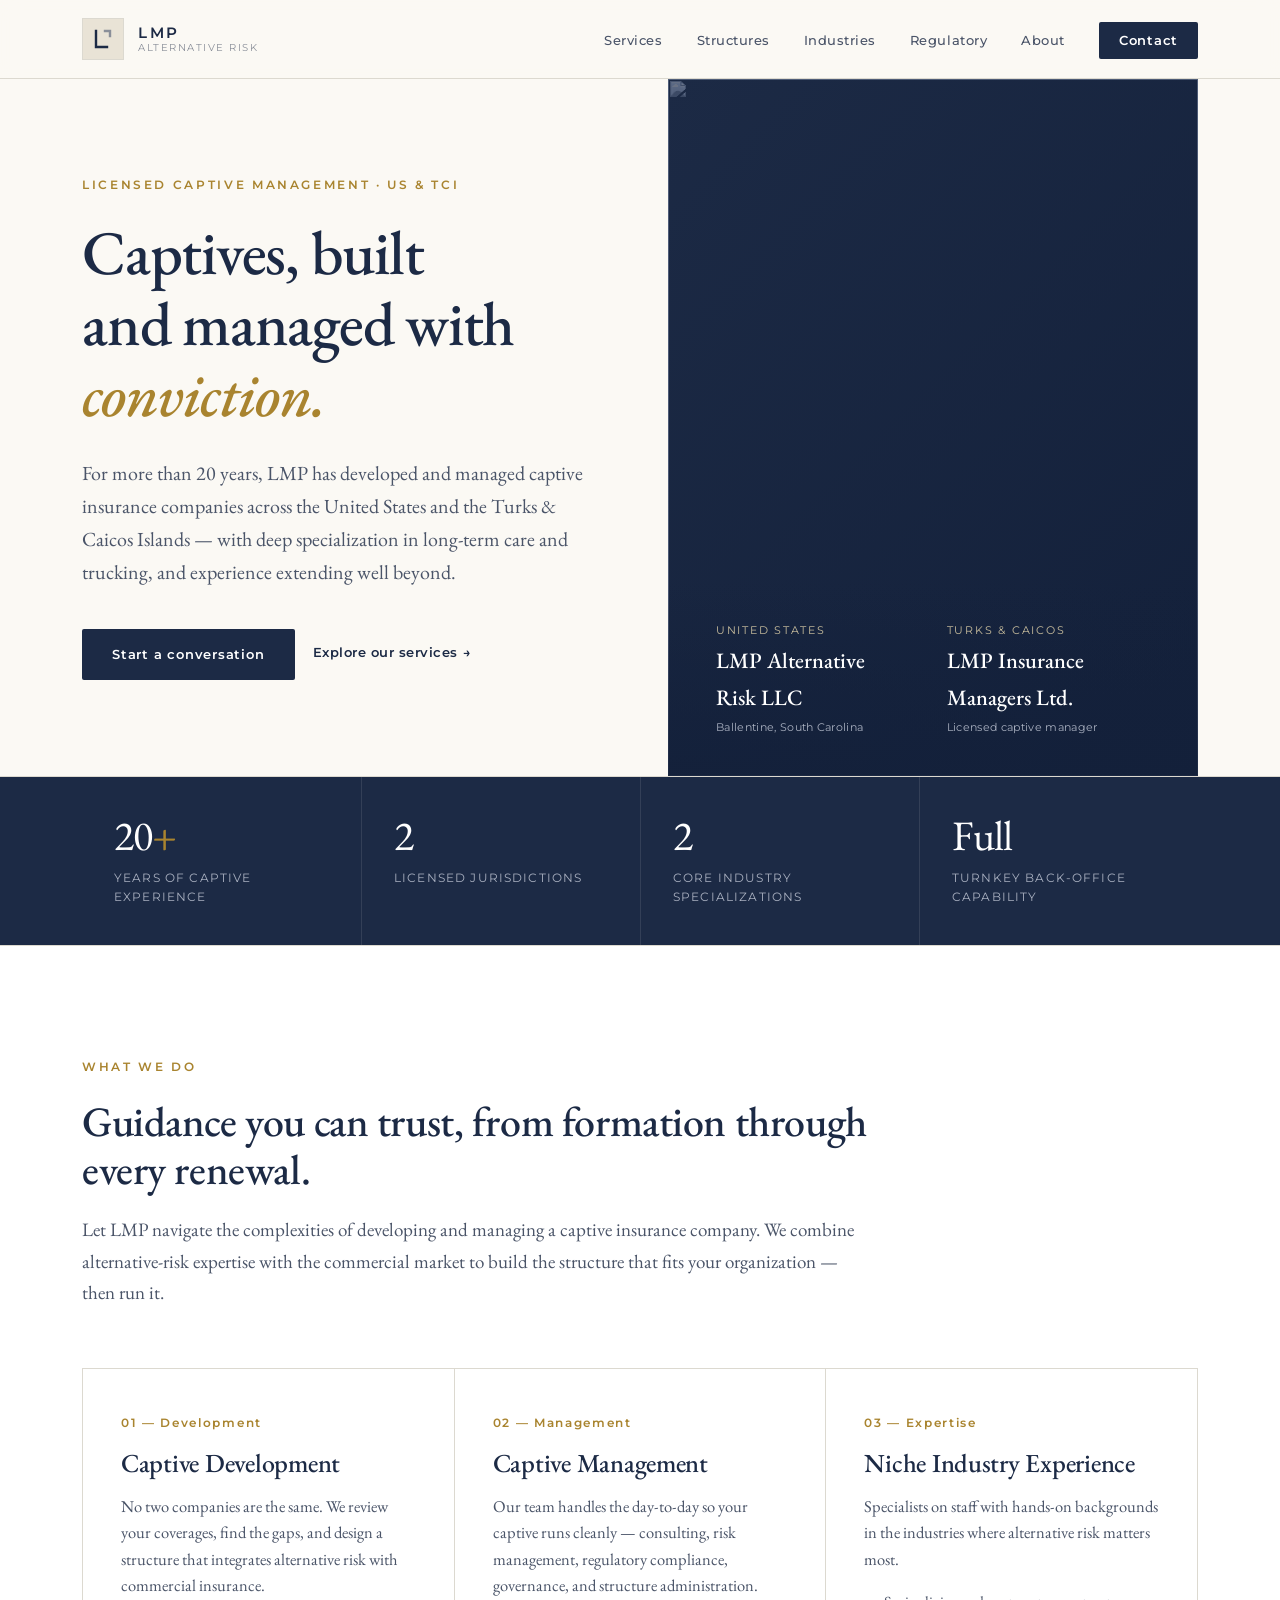
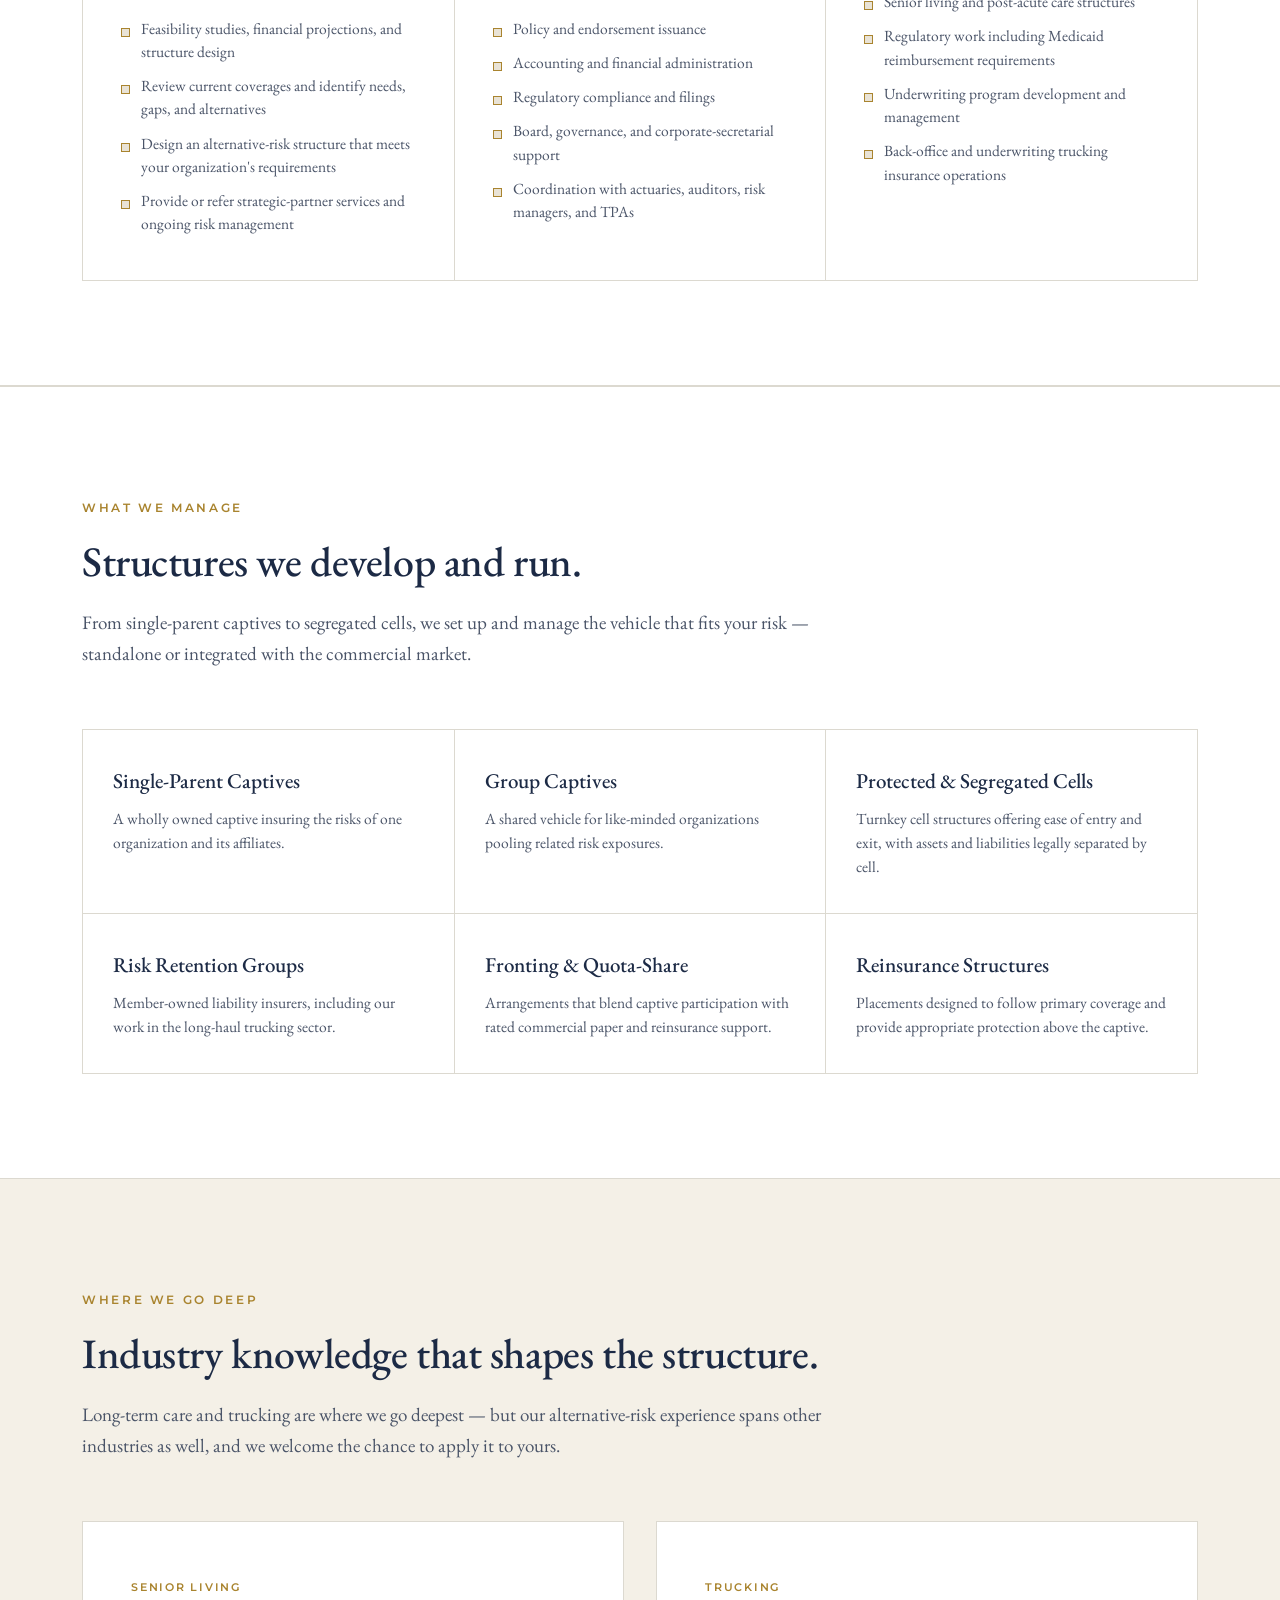
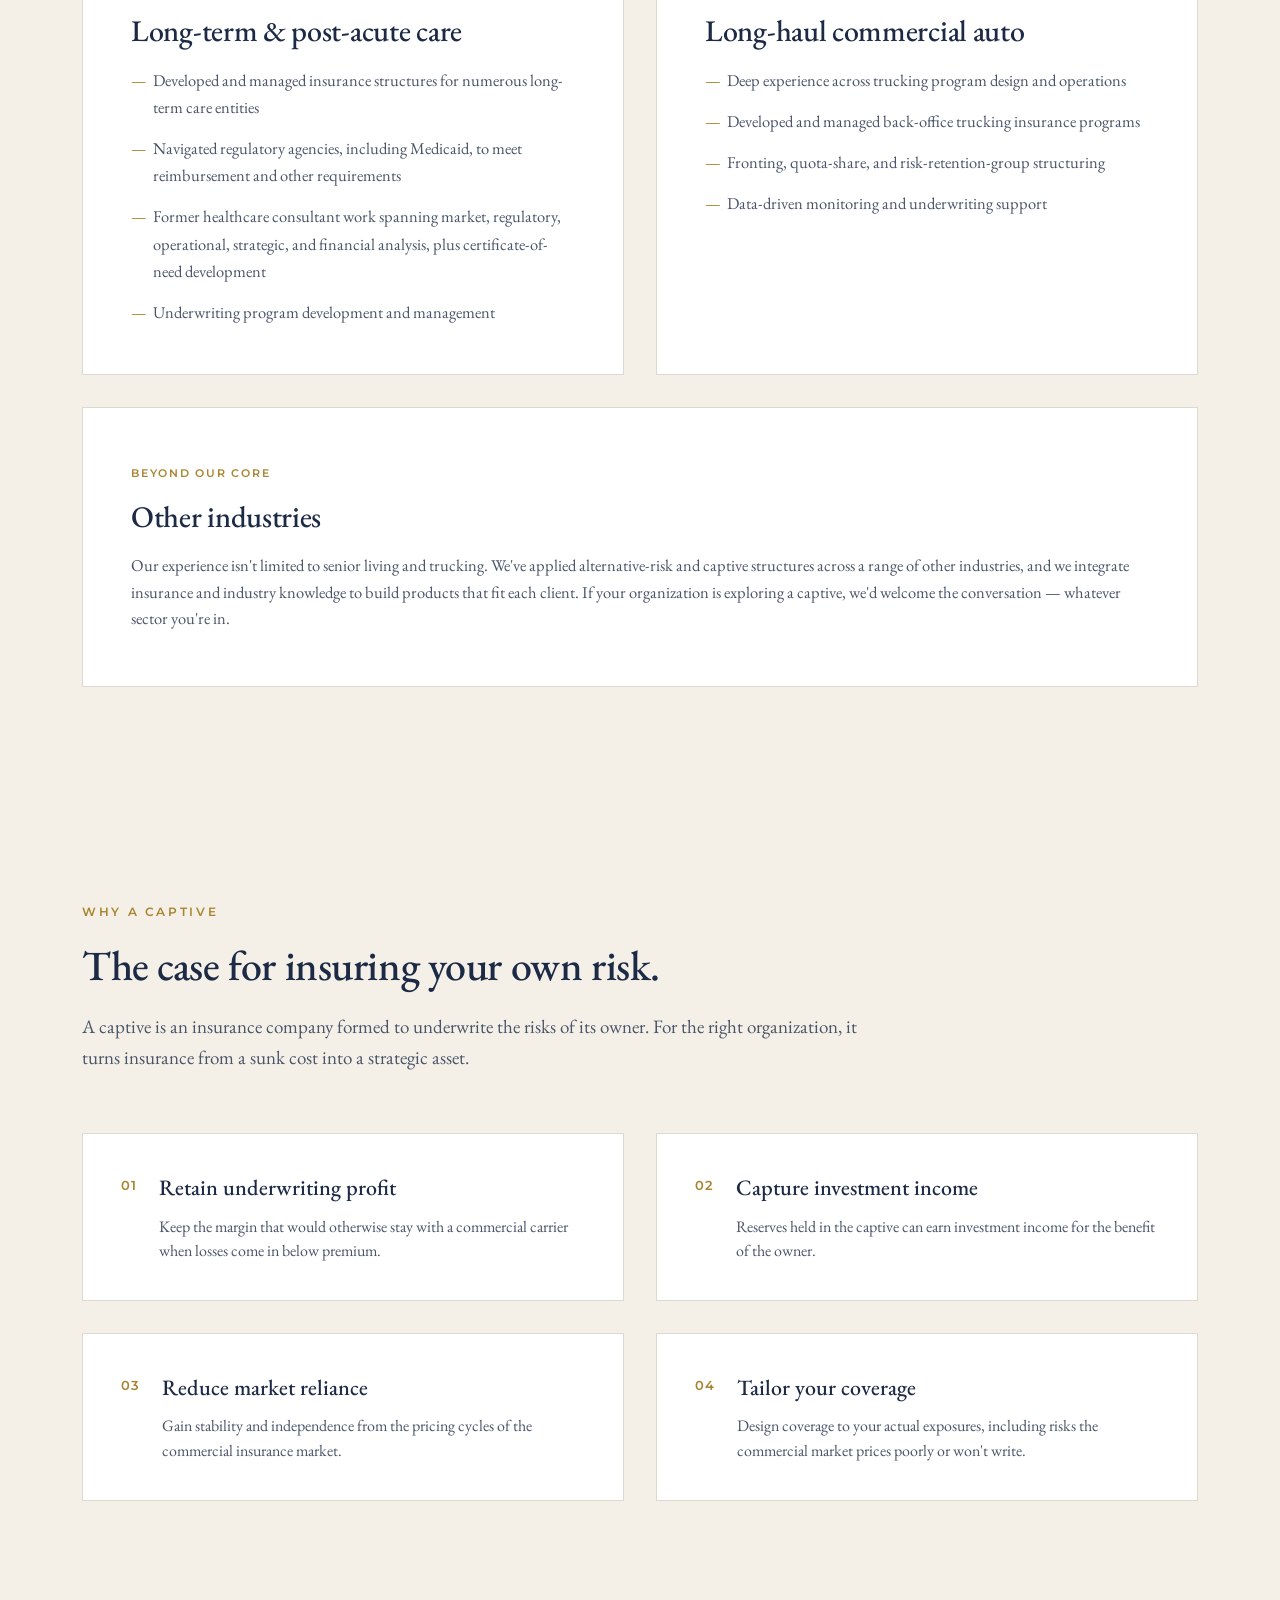
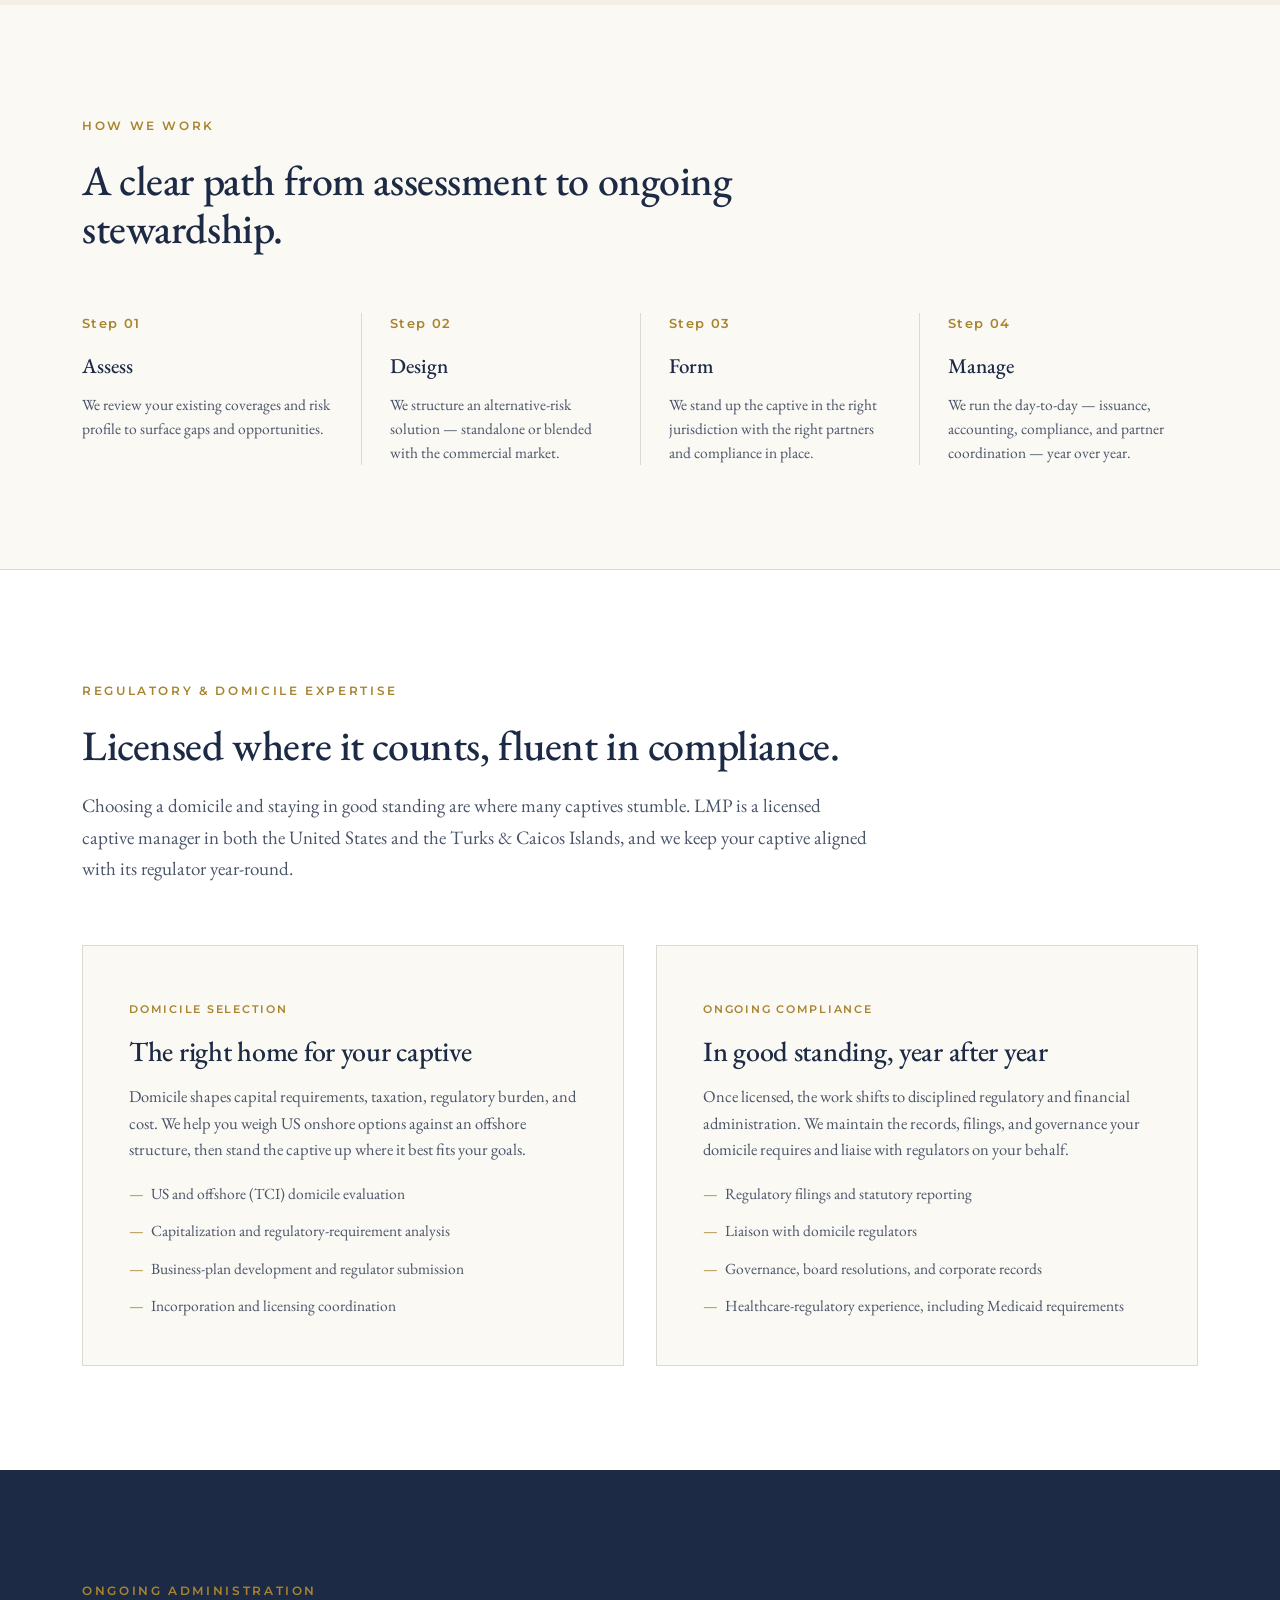
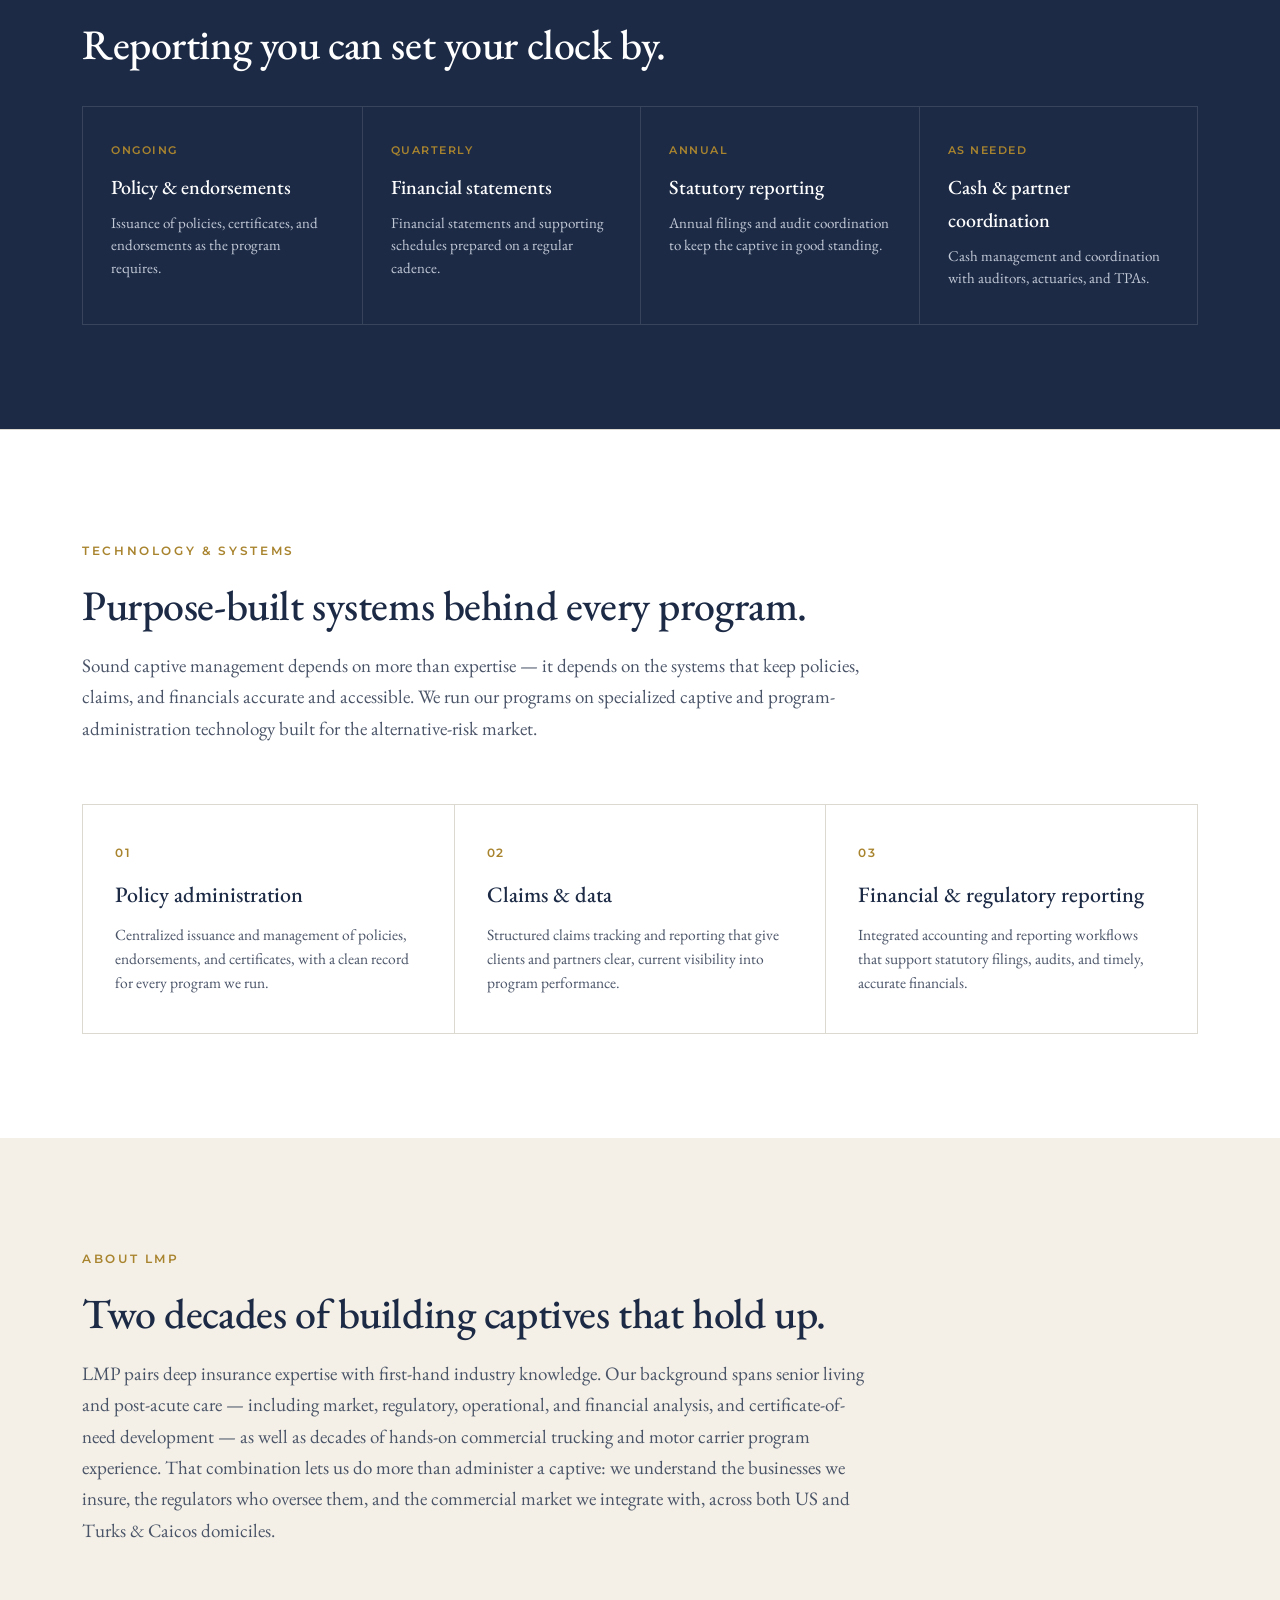
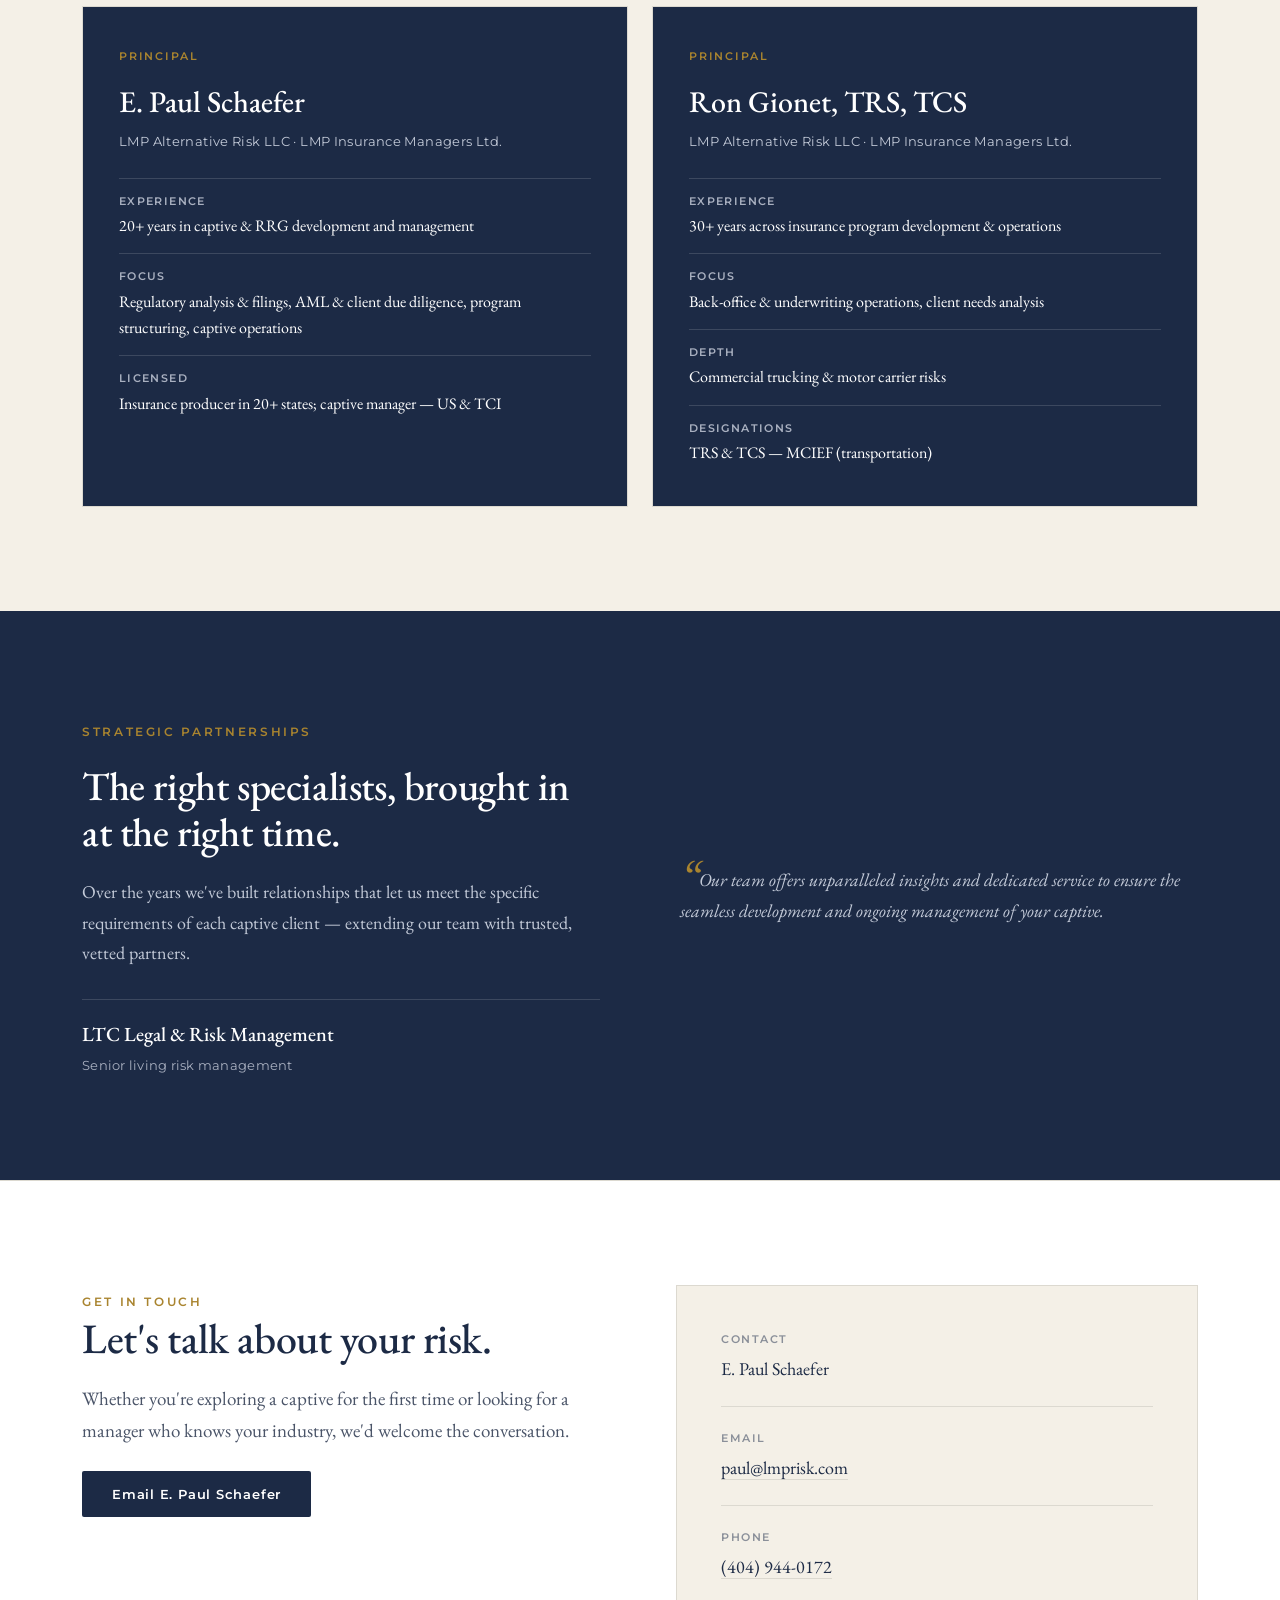
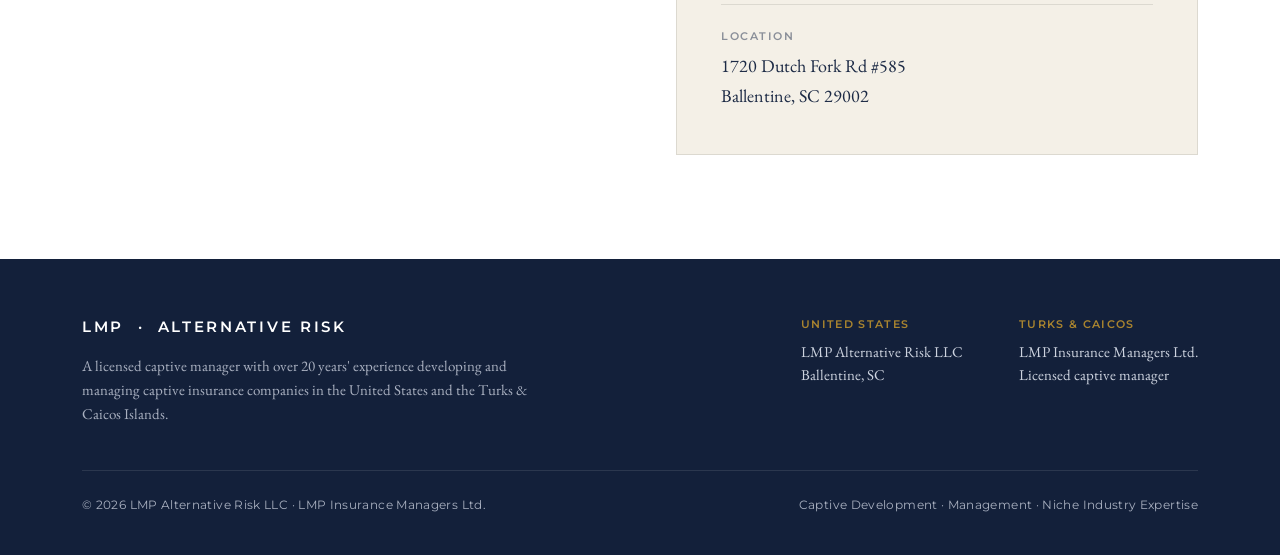
==== index.html @ be12f9cb "Add files via upload" ====
<!DOCTYPE html>
<html lang="en">
<head>
<meta charset="UTF-8">
<meta name="viewport" content="width=device-width, initial-scale=1.0">
<title>LMP Alternative Risk | Captive Insurance Management — US &amp; Turks &amp; Caicos</title>
<meta name="description" content="LMP is a licensed captive manager with over 20 years' experience developing and managing captive insurance companies in the United States and Turks &amp; Caicos Islands.">
<link rel="preconnect" href="https://fonts.googleapis.com">
<link rel="preconnect" href="https://fonts.gstatic.com" crossorigin>
<link href="https://fonts.googleapis.com/css2?family=EB+Garamond:ital,wght@0,400;0,500;0,600;1,400&family=Montserrat:wght@400;500;600&display=swap" rel="stylesheet">
<link rel="stylesheet" href="styles.css">
</head>
<body>

<header>
  <div class="wrap nav">
    <a class="brand" href="#top" aria-label="LMP Alternative Risk home">
      <span class="mark" aria-hidden="true">
        <svg viewBox="0 0 24 24" fill="none">
          <path d="M5 4v16h11" stroke="#1c2a45" stroke-width="2.4" stroke-linecap="square"/>
          <path d="M14 4h5v5" stroke="#8a8f99" stroke-width="2.4" stroke-linecap="square"/>
        </svg>
      </span>
      <span class="brand-text">
        <span class="name">LMP</span>
        <span class="sub">Alternative Risk</span>
      </span>
    </a>
    <nav aria-label="Primary">
      <ul id="primary-menu">
        <li><a href="#services">Services</a></li>
        <li><a href="#structures">Structures</a></li>
        <li><a href="#industries">Industries</a></li>
        <li><a href="#regulatory">Regulatory</a></li>
        <li><a href="#about">About</a></li>
        <li><a class="nav-cta" href="#contact">Contact</a></li>
      </ul>
    </nav>
    <button class="menu-btn" type="button" aria-label="Open navigation menu" aria-expanded="false" aria-controls="primary-menu">
      <span aria-hidden="true">☰</span>
    </button>
  </div>
</header>

<main id="top">

  <!-- HERO -->
  <section class="hero" style="padding:0">
    <div class="wrap">
      <div class="hero-inner">
        <div class="hero-copy">
          <span class="eyebrow">Licensed Captive Management · US &amp; TCI</span>
          <h1>Captives, built<br>and managed with<br><em>conviction.</em></h1>
          <p>For more than 20 years, LMP has developed and managed captive insurance companies across the United States and the Turks &amp; Caicos Islands — with deep specialization in long-term care and trucking, and experience extending well beyond.</p>
          <div class="hero-actions">
            <a class="btn-primary" href="#contact">Start a conversation</a>
            <a class="btn-text" href="#services">Explore our services →</a>
          </div>
        </div>
        <div class="hero-visual" aria-hidden="true">
          <img src="https://images.squarespace-cdn.com/content/v1/66fab5d10be5ea62f699e2a5/1727707244428-UJOEWYCM3QMVMARWHIWD/unsplash-image-KvW2dYlAkfM.jpg" alt="">
          <div class="hero-jurisdictions">
            <div class="jur-row">
              <div class="jur">
                <div class="flagline">United States</div>
                <div class="place">LMP Alternative Risk LLC</div>
                <div class="note">Ballentine, South Carolina</div>
              </div>
              <div class="jur">
                <div class="flagline">Turks &amp; Caicos</div>
                <div class="place">LMP Insurance Managers Ltd.</div>
                <div class="note">Licensed captive manager</div>
              </div>
            </div>
          </div>
        </div>
      </div>
    </div>
  </section>

  <!-- STATS -->
  <div class="stats">
    <div class="wrap">
      <div class="stats-grid">
        <div class="stat"><div class="num">20<span>+</span></div><div class="lbl">Years of captive experience</div></div>
        <div class="stat"><div class="num">2</div><div class="lbl">Licensed jurisdictions</div></div>
        <div class="stat"><div class="num">2</div><div class="lbl">Core industry specializations</div></div>
        <div class="stat"><div class="num">Full</div><div class="lbl">Turnkey back-office capability</div></div>
      </div>
    </div>
  </div>

  <!-- SERVICES -->
  <section class="services" id="services">
    <div class="wrap">
      <div class="section-head">
        <span class="eyebrow">What we do</span>
        <h2>Guidance you can trust, from formation through every renewal.</h2>
        <p>Let LMP navigate the complexities of developing and managing a captive insurance company. We combine alternative-risk expertise with the commercial market to build the structure that fits your organization — then run it.</p>
      </div>
      <div class="svc-grid">
        <article class="svc">
          <div class="svc-num">01 — Development</div>
          <h3>Captive Development</h3>
          <p>No two companies are the same. We review your coverages, find the gaps, and design a structure that integrates alternative risk with commercial insurance.</p>
          <ul>
            <li>Feasibility studies, financial projections, and structure design</li>
            <li>Review current coverages and identify needs, gaps, and alternatives</li>
            <li>Design an alternative-risk structure that meets your organization's requirements</li>
            <li>Provide or refer strategic-partner services and ongoing risk management</li>
          </ul>
        </article>
        <article class="svc">
          <div class="svc-num">02 — Management</div>
          <h3>Captive Management</h3>
          <p>Our team handles the day-to-day so your captive runs cleanly — consulting, risk management, regulatory compliance, governance, and structure administration.</p>
          <ul>
            <li>Policy and endorsement issuance</li>
            <li>Accounting and financial administration</li>
            <li>Regulatory compliance and filings</li>
            <li>Board, governance, and corporate-secretarial support</li>
            <li>Coordination with actuaries, auditors, risk managers, and TPAs</li>
          </ul>
        </article>
        <article class="svc">
          <div class="svc-num">03 — Expertise</div>
          <h3>Niche Industry Experience</h3>
          <p>Specialists on staff with hands-on backgrounds in the industries where alternative risk matters most.</p>
          <ul>
            <li>Senior living and post-acute care structures</li>
            <li>Regulatory work including Medicaid reimbursement requirements</li>
            <li>Underwriting program development and management</li>
            <li>Back-office and underwriting trucking insurance operations</li>
          </ul>
        </article>
      </div>
    </div>
  </section>

  <!-- STRUCTURES -->
  <section class="structures" id="structures">
    <div class="wrap">
      <div class="section-head">
        <span class="eyebrow">What we manage</span>
        <h2>Structures we develop and run.</h2>
        <p>From single-parent captives to segregated cells, we set up and manage the vehicle that fits your risk — standalone or integrated with the commercial market.</p>
      </div>
      <div class="struct-grid">
        <div class="struct"><h4>Single-Parent Captives</h4><p>A wholly owned captive insuring the risks of one organization and its affiliates.</p></div>
        <div class="struct"><h4>Group Captives</h4><p>A shared vehicle for like-minded organizations pooling related risk exposures.</p></div>
        <div class="struct"><h4>Protected &amp; Segregated Cells</h4><p>Turnkey cell structures offering ease of entry and exit, with assets and liabilities legally separated by cell.</p></div>
        <div class="struct"><h4>Risk Retention Groups</h4><p>Member-owned liability insurers, including our work in the long-haul trucking sector.</p></div>
        <div class="struct"><h4>Fronting &amp; Quota-Share</h4><p>Arrangements that blend captive participation with rated commercial paper and reinsurance support.</p></div>
        <div class="struct"><h4>Reinsurance Structures</h4><p>Placements designed to follow primary coverage and provide appropriate protection above the captive.</p></div>
      </div>
    </div>
  </section>

  <!-- INDUSTRIES -->
  <section class="industries" id="industries">
    <div class="wrap">
      <div class="section-head">
        <span class="eyebrow">Where we go deep</span>
        <h2>Industry knowledge that shapes the structure.</h2>
        <p>Long-term care and trucking are where we go deepest — but our alternative-risk experience spans other industries as well, and we welcome the chance to apply it to yours.</p>
      </div>
      <div class="ind-grid">
        <div class="ind-card">
          <span class="tag">Senior Living</span>
          <h3>Long-term &amp; post-acute care</h3>
          <ul>
            <li>Developed and managed insurance structures for numerous long-term care entities</li>
            <li>Navigated regulatory agencies, including Medicaid, to meet reimbursement and other requirements</li>
            <li>Former healthcare consultant work spanning market, regulatory, operational, strategic, and financial analysis, plus certificate-of-need development</li>
            <li>Underwriting program development and management</li>
          </ul>
        </div>
        <div class="ind-card">
          <span class="tag">Trucking</span>
          <h3>Long-haul commercial auto</h3>
          <ul>
            <li>Deep experience across trucking program design and operations</li>
            <li>Developed and managed back-office trucking insurance programs</li>
            <li>Fronting, quota-share, and risk-retention-group structuring</li>
            <li>Data-driven monitoring and underwriting support</li>
          </ul>
        </div>
        <div class="ind-card ind-card--wide">
          <span class="tag">Beyond our core</span>
          <h3>Other industries</h3>
          <p style="font-size:16.5px;color:var(--slate);line-height:1.6;margin-bottom:6px">Our experience isn't limited to senior living and trucking. We've applied alternative-risk and captive structures across a range of other industries, and we integrate insurance and industry knowledge to build products that fit each client. If your organization is exploring a captive, we'd welcome the conversation — whatever sector you're in.</p>
        </div>
      </div>
    </div>
  </section>

  <!-- WHY CAPTIVE -->
  <section class="why">
    <div class="wrap">
      <div class="section-head">
        <span class="eyebrow">Why a captive</span>
        <h2>The case for insuring your own risk.</h2>
        <p>A captive is an insurance company formed to underwrite the risks of its owner. For the right organization, it turns insurance from a sunk cost into a strategic asset.</p>
      </div>
      <div class="why-grid">
        <div class="why-card"><div class="wn">01</div><div><h4>Retain underwriting profit</h4><p>Keep the margin that would otherwise stay with a commercial carrier when losses come in below premium.</p></div></div>
        <div class="why-card"><div class="wn">02</div><div><h4>Capture investment income</h4><p>Reserves held in the captive can earn investment income for the benefit of the owner.</p></div></div>
        <div class="why-card"><div class="wn">03</div><div><h4>Reduce market reliance</h4><p>Gain stability and independence from the pricing cycles of the commercial insurance market.</p></div></div>
        <div class="why-card"><div class="wn">04</div><div><h4>Tailor your coverage</h4><p>Design coverage to your actual exposures, including risks the commercial market prices poorly or won't write.</p></div></div>
      </div>
    </div>
  </section>

  <!-- PROCESS -->
  <section class="process" id="process">
    <div class="wrap">
      <div class="section-head">
        <span class="eyebrow">How we work</span>
        <h2>A clear path from assessment to ongoing stewardship.</h2>
      </div>
      <div class="steps">
        <div class="step">
          <div class="n">Step 01</div>
          <h4>Assess</h4>
          <p>We review your existing coverages and risk profile to surface gaps and opportunities.</p>
        </div>
        <div class="step">
          <div class="n">Step 02</div>
          <h4>Design</h4>
          <p>We structure an alternative-risk solution — standalone or blended with the commercial market.</p>
        </div>
        <div class="step">
          <div class="n">Step 03</div>
          <h4>Form</h4>
          <p>We stand up the captive in the right jurisdiction with the right partners and compliance in place.</p>
        </div>
        <div class="step">
          <div class="n">Step 04</div>
          <h4>Manage</h4>
          <p>We run the day-to-day — issuance, accounting, compliance, and partner coordination — year over year.</p>
        </div>
      </div>
    </div>
  </section>

  <!-- REGULATORY -->
  <section class="regulatory" id="regulatory">
    <div class="wrap">
      <div class="section-head">
        <span class="eyebrow">Regulatory &amp; domicile expertise</span>
        <h2>Licensed where it counts, fluent in compliance.</h2>
        <p>Choosing a domicile and staying in good standing are where many captives stumble. LMP is a licensed captive manager in both the United States and the Turks &amp; Caicos Islands, and we keep your captive aligned with its regulator year-round.</p>
      </div>
      <div class="reg-grid">
        <div class="reg-card">
          <span class="tag">Domicile selection</span>
          <h3>The right home for your captive</h3>
          <p>Domicile shapes capital requirements, taxation, regulatory burden, and cost. We help you weigh US onshore options against an offshore structure, then stand the captive up where it best fits your goals.</p>
          <ul>
            <li>US and offshore (TCI) domicile evaluation</li>
            <li>Capitalization and regulatory-requirement analysis</li>
            <li>Business-plan development and regulator submission</li>
            <li>Incorporation and licensing coordination</li>
          </ul>
        </div>
        <div class="reg-card">
          <span class="tag">Ongoing compliance</span>
          <h3>In good standing, year after year</h3>
          <p>Once licensed, the work shifts to disciplined regulatory and financial administration. We maintain the records, filings, and governance your domicile requires and liaise with regulators on your behalf.</p>
          <ul>
            <li>Regulatory filings and statutory reporting</li>
            <li>Liaison with domicile regulators</li>
            <li>Governance, board resolutions, and corporate records</li>
            <li>Healthcare-regulatory experience, including Medicaid requirements</li>
          </ul>
        </div>
      </div>
    </div>
  </section>

  <!-- REPORTING -->
  <section class="reporting">
    <div class="wrap">
      <div class="section-head" style="margin-bottom:36px">
        <span class="eyebrow">Ongoing administration</span>
        <h2 style="color:#fff">Reporting you can set your clock by.</h2>
      </div>
      <div class="rep-grid">
        <div class="rep"><div class="cad">Ongoing</div><h4>Policy &amp; endorsements</h4><p>Issuance of policies, certificates, and endorsements as the program requires.</p></div>
        <div class="rep"><div class="cad">Quarterly</div><h4>Financial statements</h4><p>Financial statements and supporting schedules prepared on a regular cadence.</p></div>
        <div class="rep"><div class="cad">Annual</div><h4>Statutory reporting</h4><p>Annual filings and audit coordination to keep the captive in good standing.</p></div>
        <div class="rep"><div class="cad">As needed</div><h4>Cash &amp; partner coordination</h4><p>Cash management and coordination with auditors, actuaries, and TPAs.</p></div>
      </div>
    </div>
  </section>

  <!-- SYSTEMS -->
  <section class="systems">
    <div class="wrap">
      <div class="section-head">
        <span class="eyebrow">Technology &amp; systems</span>
        <h2>Purpose-built systems behind every program.</h2>
        <p>Sound captive management depends on more than expertise — it depends on the systems that keep policies, claims, and financials accurate and accessible. We run our programs on specialized captive and program-administration technology built for the alternative-risk market.</p>
      </div>
      <div class="sys-grid">
        <div class="sys">
          <div class="sn">01</div>
          <h4>Policy administration</h4>
          <p>Centralized issuance and management of policies, endorsements, and certificates, with a clean record for every program we run.</p>
        </div>
        <div class="sys">
          <div class="sn">02</div>
          <h4>Claims &amp; data</h4>
          <p>Structured claims tracking and reporting that give clients and partners clear, current visibility into program performance.</p>
        </div>
        <div class="sys">
          <div class="sn">03</div>
          <h4>Financial &amp; regulatory reporting</h4>
          <p>Integrated accounting and reporting workflows that support statutory filings, audits, and timely, accurate financials.</p>
        </div>
      </div>
    </div>
  </section>

  <!-- ABOUT -->
  <section class="about" id="about">
    <div class="wrap">
      <div class="section-head">
        <span class="eyebrow">About LMP</span>
        <h2>Two decades of building captives that hold up.</h2>
        <p>LMP pairs deep insurance expertise with first-hand industry knowledge. Our background spans senior living and post-acute care — including market, regulatory, operational, and financial analysis, and certificate-of-need development — as well as decades of hands-on commercial trucking and motor carrier program experience. That combination lets us do more than administer a captive: we understand the businesses we insure, the regulators who oversee them, and the commercial market we integrate with, across both US and Turks &amp; Caicos domiciles.</p>
      </div>
      <div class="principals">
        <div class="principal">
          <div class="role">Principal</div>
          <div class="pname">E. Paul Schaefer</div>
          <div class="ptitle">LMP Alternative Risk LLC · LMP Insurance Managers Ltd.</div>
          <div class="about-creds">
            <div class="about-cred"><div class="ck">Experience</div><div class="cv">20+ years in captive &amp; RRG development and management</div></div>
            <div class="about-cred"><div class="ck">Focus</div><div class="cv">Regulatory analysis &amp; filings, AML &amp; client due diligence, program structuring, captive operations</div></div>
            <div class="about-cred"><div class="ck">Licensed</div><div class="cv">Insurance producer in 20+ states; captive manager — US &amp; TCI</div></div>
          </div>
        </div>
        <div class="principal">
          <div class="role">Principal</div>
          <div class="pname">Ron Gionet, TRS, TCS</div>
          <div class="ptitle">LMP Alternative Risk LLC · LMP Insurance Managers Ltd.</div>
          <div class="about-creds">
            <div class="about-cred"><div class="ck">Experience</div><div class="cv">30+ years across insurance program development &amp; operations</div></div>
            <div class="about-cred"><div class="ck">Focus</div><div class="cv">Back-office &amp; underwriting operations, client needs analysis</div></div>
            <div class="about-cred"><div class="ck">Depth</div><div class="cv">Commercial trucking &amp; motor carrier risks</div></div>
            <div class="about-cred"><div class="ck">Designations</div><div class="cv">TRS &amp; TCS — MCIEF (transportation)</div></div>
          </div>
        </div>
      </div>
    </div>
  </section>

  <!-- PARTNERS -->
  <section class="partner" id="partners">
    <div class="wrap">
      <div class="partner-inner">
        <div>
          <span class="eyebrow">Strategic partnerships</span>
          <h2>The right specialists, brought in at the right time.</h2>
          <p>Over the years we've built relationships that let us meet the specific requirements of each captive client — extending our team with trusted, vetted partners.</p>
          <div class="partner-list">
            <div class="partner-item">
              <div class="pname">LTC Legal &amp; Risk Management</div>
              <div class="pdesc">Senior living risk management</div>
            </div>
          </div>
        </div>
        <div>
          <p class="partner-quote"><span class="mk">“</span>Our team offers unparalleled insights and dedicated service to ensure the seamless development and ongoing management of your captive.</p>
        </div>
      </div>
    </div>
  </section>

  <!-- CONTACT -->
  <section class="contact" id="contact">
    <div class="wrap">
      <div class="contact-inner">
        <div>
          <span class="eyebrow">Get in touch</span>
          <h2>Let's talk about your risk.</h2>
          <p class="lead">Whether you're exploring a captive for the first time or looking for a manager who knows your industry, we'd welcome the conversation.</p>
          <div style="margin-top:32px">
            <a class="btn-primary" href="mailto:paul@lmprisk.com">Email E. Paul Schaefer</a>
          </div>
        </div>
        <div class="contact-card">
          <div class="cc-row">
            <div class="k">Contact</div>
            <div class="v">E. Paul Schaefer</div>
          </div>
          <div class="cc-row">
            <div class="k">Email</div>
            <div class="v"><a href="mailto:paul@lmprisk.com">paul@lmprisk.com</a></div>
          </div>
          <div class="cc-row">
            <div class="k">Phone</div>
            <div class="v"><a href="tel:+14049440172">(404) 944-0172</a></div>
          </div>
          <div class="cc-row">
            <div class="k">Location</div>
            <div class="v">1720 Dutch Fork Rd #585<br>Ballentine, SC 29002</div>
          </div>
        </div>
      </div>
    </div>
  </section>

</main>

<footer>
  <div class="wrap">
    <div class="foot-top">
      <div class="foot-brand">
        <div class="name">LMP &nbsp;·&nbsp; ALTERNATIVE RISK</div>
        <p>A licensed captive manager with over 20 years' experience developing and managing captive insurance companies in the United States and the Turks &amp; Caicos Islands.</p>
      </div>
      <div class="foot-ents">
        <div class="foot-ent">
          <div class="lbl">United States</div>
          <div class="e">LMP Alternative Risk LLC<br>Ballentine, SC</div>
        </div>
        <div class="foot-ent">
          <div class="lbl">Turks &amp; Caicos</div>
          <div class="e">LMP Insurance Managers Ltd.<br>Licensed captive manager</div>
        </div>
      </div>
    </div>
    <div class="foot-bottom">
      <p>© 2026 LMP Alternative Risk LLC · LMP Insurance Managers Ltd.</p>
      <p>Captive Development · Management · Niche Industry Expertise</p>
    </div>
  </div>
</footer>

  <script src="script.js"></script>
</body>
</html>
---- styles.css ----
:root{
    --navy:#1c2a45;
    --navy-deep:#13203a;
    --slate:#4a5468;
    --gray:#8a8f99;
    --line:#dcd9d0;
    --tile:#e9e3d6;
    --tile-soft:#f4f0e7;
    --paper:#fbf9f4;
    --white:#ffffff;
    --gold:#a9842f;
    --serif:'EB Garamond',Georgia,serif;
    --sans:'Montserrat',-apple-system,sans-serif;
  }
  *{margin:0;padding:0;box-sizing:border-box}
  html{scroll-behavior:smooth}
  body{
    font-family:var(--serif);
    color:var(--navy);
    background:var(--paper);
    font-size:18px;
    line-height:1.65;
    -webkit-font-smoothing:antialiased;
  }
  .wrap{max-width:1180px;margin:0 auto;padding:0 32px}
  .eyebrow{
    font-family:var(--sans);
    font-size:12px;
    letter-spacing:.22em;
    text-transform:uppercase;
    font-weight:600;
    color:var(--gold);
  }
  h1,h2,h3{font-weight:500;line-height:1.15;letter-spacing:-.01em}

  /* ---- Header ---- */
  header{
    position:sticky;top:0;z-index:50;
    background:rgba(251,249,244,.92);
    backdrop-filter:blur(10px);
    border-bottom:1px solid var(--line);
  }
  .nav{display:flex;align-items:center;justify-content:space-between;height:78px}
  .brand{display:flex;align-items:center;gap:14px;text-decoration:none}
  .mark{
    width:42px;height:42px;flex-shrink:0;
    background:var(--tile);
    border:1px solid var(--line);
    display:grid;place-items:center;
    position:relative;
  }
  .mark svg{width:24px;height:24px}
  .brand-text{display:flex;flex-direction:column;line-height:1.1}
  .brand-text .name{font-family:var(--sans);font-weight:600;letter-spacing:.18em;font-size:15px;color:var(--navy)}
  .brand-text .sub{font-family:var(--sans);font-size:9.5px;letter-spacing:.16em;text-transform:uppercase;color:var(--gray);margin-top:2px}
  nav ul{display:flex;gap:34px;list-style:none;align-items:center}
  nav a{
    font-family:var(--sans);font-size:13px;letter-spacing:.04em;
    text-decoration:none;color:var(--slate);font-weight:500;
    transition:color .2s;
  }
  nav a:hover{color:var(--navy)}
  .nav-cta{
    font-family:var(--sans);font-size:12.5px;letter-spacing:.06em;font-weight:600;
    color:var(--white)!important;background:var(--navy);
    padding:11px 20px;border-radius:2px;transition:background .2s;
  }
  .nav-cta:hover{background:var(--navy-deep)}
  .menu-btn{display:none;background:none;border:none;cursor:pointer;font-size:24px;color:var(--navy)}

  /* ---- Hero ---- */
  .hero{position:relative;overflow:hidden;border-bottom:1px solid var(--line)}
  .hero-inner{
    display:grid;grid-template-columns:1.05fr .95fr;
    min-height:600px;align-items:stretch;
  }
  .hero-copy{padding:96px 64px 96px 0;display:flex;flex-direction:column;justify-content:center}
  .hero-copy .eyebrow{margin-bottom:22px}
  .hero h1{font-size:62px;letter-spacing:-.02em}
  .hero h1 em{font-style:italic;color:var(--gold)}
  .hero p{margin-top:26px;font-size:20px;color:var(--slate);max-width:30em}
  .hero-actions{margin-top:40px;display:flex;gap:18px;align-items:center;flex-wrap:wrap}
  .btn-primary{
    font-family:var(--sans);font-size:13px;letter-spacing:.06em;font-weight:600;
    background:var(--navy);color:var(--white);text-decoration:none;
    padding:15px 30px;border-radius:2px;transition:background .2s;
  }
  .btn-primary:hover{background:var(--navy-deep)}
  .btn-text{
    font-family:var(--sans);font-size:13px;letter-spacing:.04em;font-weight:600;
    color:var(--navy);text-decoration:none;display:inline-flex;align-items:center;gap:8px;
    border-bottom:1px solid transparent;padding-bottom:2px;transition:border-color .2s;
  }
  .btn-text:hover{border-color:var(--navy)}
  .hero-visual{
    position:relative;
    background:linear-gradient(135deg,var(--navy) 0%,var(--navy-deep) 100%);
    overflow:hidden;
  }
  .hero-visual img{
    position:absolute;inset:0;width:100%;height:100%;object-fit:cover;
    opacity:.34;mix-blend-mode:luminosity;
  }
  .hero-jurisdictions{
    position:absolute;left:0;right:0;bottom:0;
    padding:40px 48px;
    background:linear-gradient(transparent,rgba(19,32,58,.85));
  }
  .jur-row{display:flex;gap:48px}
  .jur{color:var(--white)}
  .jur .flagline{font-family:var(--sans);font-size:11px;letter-spacing:.16em;text-transform:uppercase;color:#c8bd9d}
  .jur .place{font-size:22px;margin-top:4px;font-weight:500}
  .jur .note{font-family:var(--sans);font-size:11px;color:#a9b0c0;letter-spacing:.03em;margin-top:2px}

  /* ---- Stats strip ---- */
  .stats{background:var(--navy);color:var(--white)}
  .stats-grid{display:grid;grid-template-columns:repeat(4,1fr)}
  .stat{padding:38px 32px;border-left:1px solid rgba(255,255,255,.1)}
  .stat:first-child{border-left:none}
  .stat .num{font-size:42px;line-height:1;letter-spacing:-.02em}
  .stat .num span{color:var(--gold)}
  .stat .lbl{font-family:var(--sans);font-size:11.5px;letter-spacing:.1em;text-transform:uppercase;color:#a9b0c0;margin-top:12px}

  /* ---- Section base ---- */
  section{padding:104px 0}
  .section-head{max-width:44em;margin-bottom:60px}
  .section-head h2{font-size:42px;margin-top:18px}
  .section-head p{margin-top:20px;font-size:19px;color:var(--slate)}

  /* ---- Services ---- */
  .services{background:var(--white);border-top:1px solid var(--line);border-bottom:1px solid var(--line)}
  .svc-grid{display:grid;grid-template-columns:repeat(3,1fr);gap:1px;background:var(--line);border:1px solid var(--line)}
  .svc{background:var(--white);padding:44px 38px;position:relative}
  .svc-num{font-family:var(--sans);font-size:12px;letter-spacing:.14em;color:var(--gold);font-weight:600}
  .svc h3{font-size:26px;margin:16px 0 14px}
  .svc p{font-size:16.5px;color:var(--slate);line-height:1.6}
  .svc ul{list-style:none;margin-top:18px;display:flex;flex-direction:column;gap:11px}
  .svc li{font-size:15.5px;color:var(--slate);padding-left:20px;position:relative;line-height:1.5}
  .svc li::before{content:"";position:absolute;left:0;top:11px;width:7px;height:7px;background:var(--tile);border:1px solid var(--gold)}

  /* ---- Industries ---- */
  .industries{background:var(--tile-soft)}
  .ind-grid{display:grid;grid-template-columns:1fr 1fr;gap:32px;margin-top:8px}
  .ind-card{background:var(--white);border:1px solid var(--line);padding:48px}
  .ind-card .tag{font-family:var(--sans);font-size:11px;letter-spacing:.16em;text-transform:uppercase;color:var(--gold);font-weight:600}
  .ind-card h3{font-size:30px;margin:14px 0 18px}
  .ind-card ul{list-style:none;display:flex;flex-direction:column;gap:14px}
  .ind-card li{font-size:16.5px;color:var(--slate);padding-left:22px;position:relative}
  .ind-card li::before{content:"—";position:absolute;left:0;color:var(--gold)}
  .ind-card--wide{grid-column:1 / -1}

  /* ---- Structures strip ---- */
  .structures{background:var(--white);border-top:1px solid var(--line);border-bottom:1px solid var(--line)}
  .struct-grid{display:grid;grid-template-columns:repeat(3,1fr);gap:1px;background:var(--line);border:1px solid var(--line);margin-top:8px}
  .struct{background:var(--white);padding:34px 30px}
  .struct h4{font-size:21px;margin-bottom:8px;font-weight:500}
  .struct p{font-size:15.5px;color:var(--slate);line-height:1.55}

  /* ---- Why captive ---- */
  .why{background:var(--tile-soft)}
  .why-grid{display:grid;grid-template-columns:repeat(2,1fr);gap:32px;margin-top:8px}
  .why-card{background:var(--white);border:1px solid var(--line);padding:36px 38px;display:flex;gap:22px;align-items:flex-start}
  .why-card .wn{font-family:var(--sans);font-size:13px;font-weight:600;color:var(--gold);letter-spacing:.08em;padding-top:5px}
  .why-card h4{font-size:22px;margin-bottom:8px;font-weight:500}
  .why-card p{font-size:16px;color:var(--slate);line-height:1.55}

  /* ---- Regulatory ---- */
  .regulatory{background:var(--white);border-top:1px solid var(--line)}
  .reg-grid{display:grid;grid-template-columns:1fr 1fr;gap:32px;margin-top:8px}
  .reg-card{border:1px solid var(--line);padding:46px;background:var(--paper)}
  .reg-card .tag{font-family:var(--sans);font-size:11px;letter-spacing:.16em;text-transform:uppercase;color:var(--gold);font-weight:600}
  .reg-card h3{font-size:28px;margin:14px 0 16px}
  .reg-card p{font-size:16.5px;color:var(--slate);line-height:1.6}
  .reg-card ul{list-style:none;margin-top:18px;display:flex;flex-direction:column;gap:12px}
  .reg-card li{font-size:15.5px;color:var(--slate);padding-left:22px;position:relative}
  .reg-card li::before{content:"—";position:absolute;left:0;color:var(--gold)}

  /* ---- Reporting cadence ---- */
  .reporting{background:var(--navy);color:#fff}
  .rep-grid{display:grid;grid-template-columns:repeat(4,1fr);margin-top:8px;border:1px solid rgba(255,255,255,.12)}
  .rep{padding:34px 28px;border-left:1px solid rgba(255,255,255,.12)}
  .rep:first-child{border-left:none}
  .rep .cad{font-family:var(--sans);font-size:11px;letter-spacing:.14em;text-transform:uppercase;color:var(--gold);font-weight:600}
  .rep h4{font-size:20px;margin:12px 0 8px;font-weight:500}
  .rep p{font-size:15px;color:#c3cad8;line-height:1.5}

  /* ---- Technology / systems ---- */
  .systems{background:var(--white);border-top:1px solid var(--line)}
  .sys-grid{display:grid;grid-template-columns:repeat(3,1fr);gap:1px;background:var(--line);border:1px solid var(--line);margin-top:8px}
  .sys{background:var(--white);padding:38px 32px}
  .sys .sn{font-family:var(--sans);font-size:12px;letter-spacing:.14em;color:var(--gold);font-weight:600}
  .sys h4{font-size:22px;margin:14px 0 10px;font-weight:500}
  .sys p{font-size:15.5px;color:var(--slate);line-height:1.55}

  /* ---- About ---- */
  .about{background:var(--tile-soft)}
  .about-inner{display:grid;grid-template-columns:1fr 1.15fr;gap:64px;align-items:start}
  .about-portrait{background:var(--navy);border:1px solid var(--line);padding:48px 40px;color:#fff;position:relative}
  .about-portrait .role{font-family:var(--sans);font-size:11px;letter-spacing:.16em;text-transform:uppercase;color:var(--gold);font-weight:600}
  .about-portrait .pname{font-size:34px;margin:12px 0 6px;font-weight:500}
  .about-portrait .ptitle{font-family:var(--sans);font-size:13px;color:#c3cad8;letter-spacing:.03em}
  .about-creds{margin-top:30px;display:flex;flex-direction:column;gap:14px}
  .about-cred{border-top:1px solid rgba(255,255,255,.14);padding-top:14px}
  .about-cred .ck{font-family:var(--sans);font-size:10.5px;letter-spacing:.13em;text-transform:uppercase;color:#a9b0c0;font-weight:600}
  .about-cred .cv{font-size:16px;margin-top:3px}
  .about-body h2{font-size:38px;margin:18px 0 22px}
  .about-body p{font-size:18px;color:var(--slate);line-height:1.7;margin-bottom:18px}
  .principals{display:grid;grid-template-columns:1fr 1fr;gap:24px;margin-top:8px}
  .principal{background:var(--navy);border:1px solid var(--line);padding:40px 36px;color:#fff}
  .principal .role{font-family:var(--sans);font-size:11px;letter-spacing:.16em;text-transform:uppercase;color:var(--gold);font-weight:600}
  .principal .pname{font-size:30px;margin:12px 0 6px;font-weight:500}
  .principal .ptitle{font-family:var(--sans);font-size:12.5px;color:#c3cad8;letter-spacing:.03em;line-height:1.5}
  .principal .about-creds{margin-top:26px}

  /* ---- Services ---- */

  /* ---- Process ---- */
  .process{background:var(--paper)}
  .steps{display:grid;grid-template-columns:repeat(4,1fr);gap:0;margin-top:8px}
  .step{padding:0 28px;border-left:1px solid var(--line);position:relative}
  .step:first-child{padding-left:0;border-left:none}
  .step .n{font-family:var(--sans);font-size:13px;font-weight:600;letter-spacing:.1em;color:var(--gold)}
  .step h4{font-size:21px;margin:14px 0 10px;font-weight:500}
  .step p{font-size:15.5px;color:var(--slate);line-height:1.55}

  /* ---- Partnership ---- */
  .partner{background:var(--navy);color:var(--white)}
  .partner-inner{display:grid;grid-template-columns:1fr 1fr;gap:80px;align-items:center}
  .partner .eyebrow{color:var(--gold)}
  .partner h2{font-size:40px;margin:18px 0 22px}
  .partner p{font-size:18px;color:#c3cad8;line-height:1.7}
  .partner-list{margin-top:30px;display:flex;flex-direction:column;gap:18px}
  .partner-item{border-top:1px solid rgba(255,255,255,.14);padding-top:18px}
  .partner-item .pname{font-size:20px;font-weight:500}
  .partner-item .pdesc{font-family:var(--sans);font-size:13px;color:#a9b0c0;letter-spacing:.02em;margin-top:4px}
  .partner-quote{font-size:26px;line-height:1.5;font-style:italic;color:#fff}
  .partner-quote .mk{color:var(--gold);font-size:48px;line-height:0;vertical-align:-8px}

  /* ---- Contact ---- */
  .contact{background:var(--white);border-top:1px solid var(--line)}
  .contact-inner{display:grid;grid-template-columns:1fr 1fr;gap:72px}
  .contact h2{font-size:42px}
  .contact .lead{font-size:19px;color:var(--slate);margin-top:20px;max-width:26em}
  .contact-card{background:var(--tile-soft);border:1px solid var(--line);padding:44px}
  .cc-row{padding:22px 0;border-bottom:1px solid var(--line)}
  .cc-row:last-child{border-bottom:none;padding-bottom:0}
  .cc-row:first-child{padding-top:0}
  .cc-row .k{font-family:var(--sans);font-size:11px;letter-spacing:.14em;text-transform:uppercase;color:var(--gray);font-weight:600}
  .cc-row .v{font-size:18px;margin-top:6px;color:var(--navy)}
  .cc-row a{color:var(--navy);text-decoration:none;border-bottom:1px solid var(--line);transition:border-color .2s}
  .cc-row a:hover{border-color:var(--gold)}

  /* ---- Footer ---- */
  footer{background:var(--navy-deep);color:#a9b0c0;padding:56px 0 40px}
  .foot-top{display:flex;justify-content:space-between;align-items:flex-start;gap:40px;flex-wrap:wrap}
  .foot-brand .name{font-family:var(--sans);font-weight:600;letter-spacing:.18em;font-size:15px;color:#fff}
  .foot-brand p{font-size:15px;max-width:30em;margin-top:14px;line-height:1.6}
  .foot-ents{display:flex;gap:56px}
  .foot-ent .lbl{font-family:var(--sans);font-size:11px;letter-spacing:.12em;text-transform:uppercase;color:var(--gold);font-weight:600}
  .foot-ent .e{font-size:15px;color:#cdd3df;margin-top:8px;line-height:1.5}
  .foot-bottom{border-top:1px solid rgba(255,255,255,.1);margin-top:44px;padding-top:24px;display:flex;justify-content:space-between;flex-wrap:wrap;gap:12px}
  .foot-bottom p{font-family:var(--sans);font-size:12px;letter-spacing:.03em}

  /* ---- Responsive ---- */
  @media(max-width:900px){
    body{font-size:17px}
    nav ul{display:none}
    .menu-btn{display:block}
    .hero-inner{grid-template-columns:1fr}
    .hero-copy{padding:64px 0 56px}
    .hero h1{font-size:44px}
    .hero-visual{min-height:340px}
    .stats-grid{grid-template-columns:1fr 1fr}
    .stat{border-left:none;border-top:1px solid rgba(255,255,255,.1)}
    .stat:nth-child(-n+2){border-top:none}
    .svc-grid{grid-template-columns:1fr}
    .struct-grid{grid-template-columns:1fr}
    .sys-grid{grid-template-columns:1fr}
    .why-grid{grid-template-columns:1fr}
    .reg-grid{grid-template-columns:1fr}
    .rep-grid{grid-template-columns:1fr 1fr}
    .rep{border-left:none;border-top:1px solid rgba(255,255,255,.12)}
    .rep:nth-child(-n+2){border-top:none}
    .about-inner{grid-template-columns:1fr;gap:40px}
    .principals{grid-template-columns:1fr}
    .ind-grid{grid-template-columns:1fr}
    .steps{grid-template-columns:1fr 1fr;gap:36px 28px}
    .step{border-left:none;padding-left:0}
    .partner-inner,.contact-inner{grid-template-columns:1fr;gap:44px}
    section{padding:72px 0}
    .section-head h2,.contact h2,.partner h2{font-size:32px}
  }
  @media(max-width:520px){
    .wrap{padding:0 22px}
    .stats-grid{grid-template-columns:1fr}
    .stat{border-top:1px solid rgba(255,255,255,.1)!important}
    .stat:first-child{border-top:none!important}
    .steps{grid-template-columns:1fr}
    .jur-row{flex-direction:column;gap:22px}
    .hero h1{font-size:38px}
  }
  @media(prefers-reduced-motion:reduce){html{scroll-behavior:auto}}

/* Mobile navigation behavior */
@media(max-width:900px){
  header .nav{position:relative}
  nav ul.is-open{
    display:flex;
    position:absolute;
    top:78px;
    left:0;
    right:0;
    padding:20px 32px 26px;
    background:var(--paper);
    border-bottom:1px solid var(--line);
    flex-direction:column;
    align-items:stretch;
    gap:8px;
    box-shadow:0 14px 30px rgba(19,32,58,.10);
  }
  nav ul.is-open a{display:block;padding:10px 0}
  nav ul.is-open .nav-cta{text-align:center;margin-top:6px;padding:12px 20px}
}
@media(max-width:520px){
  nav ul.is-open{padding-left:22px;padding-right:22px}
}
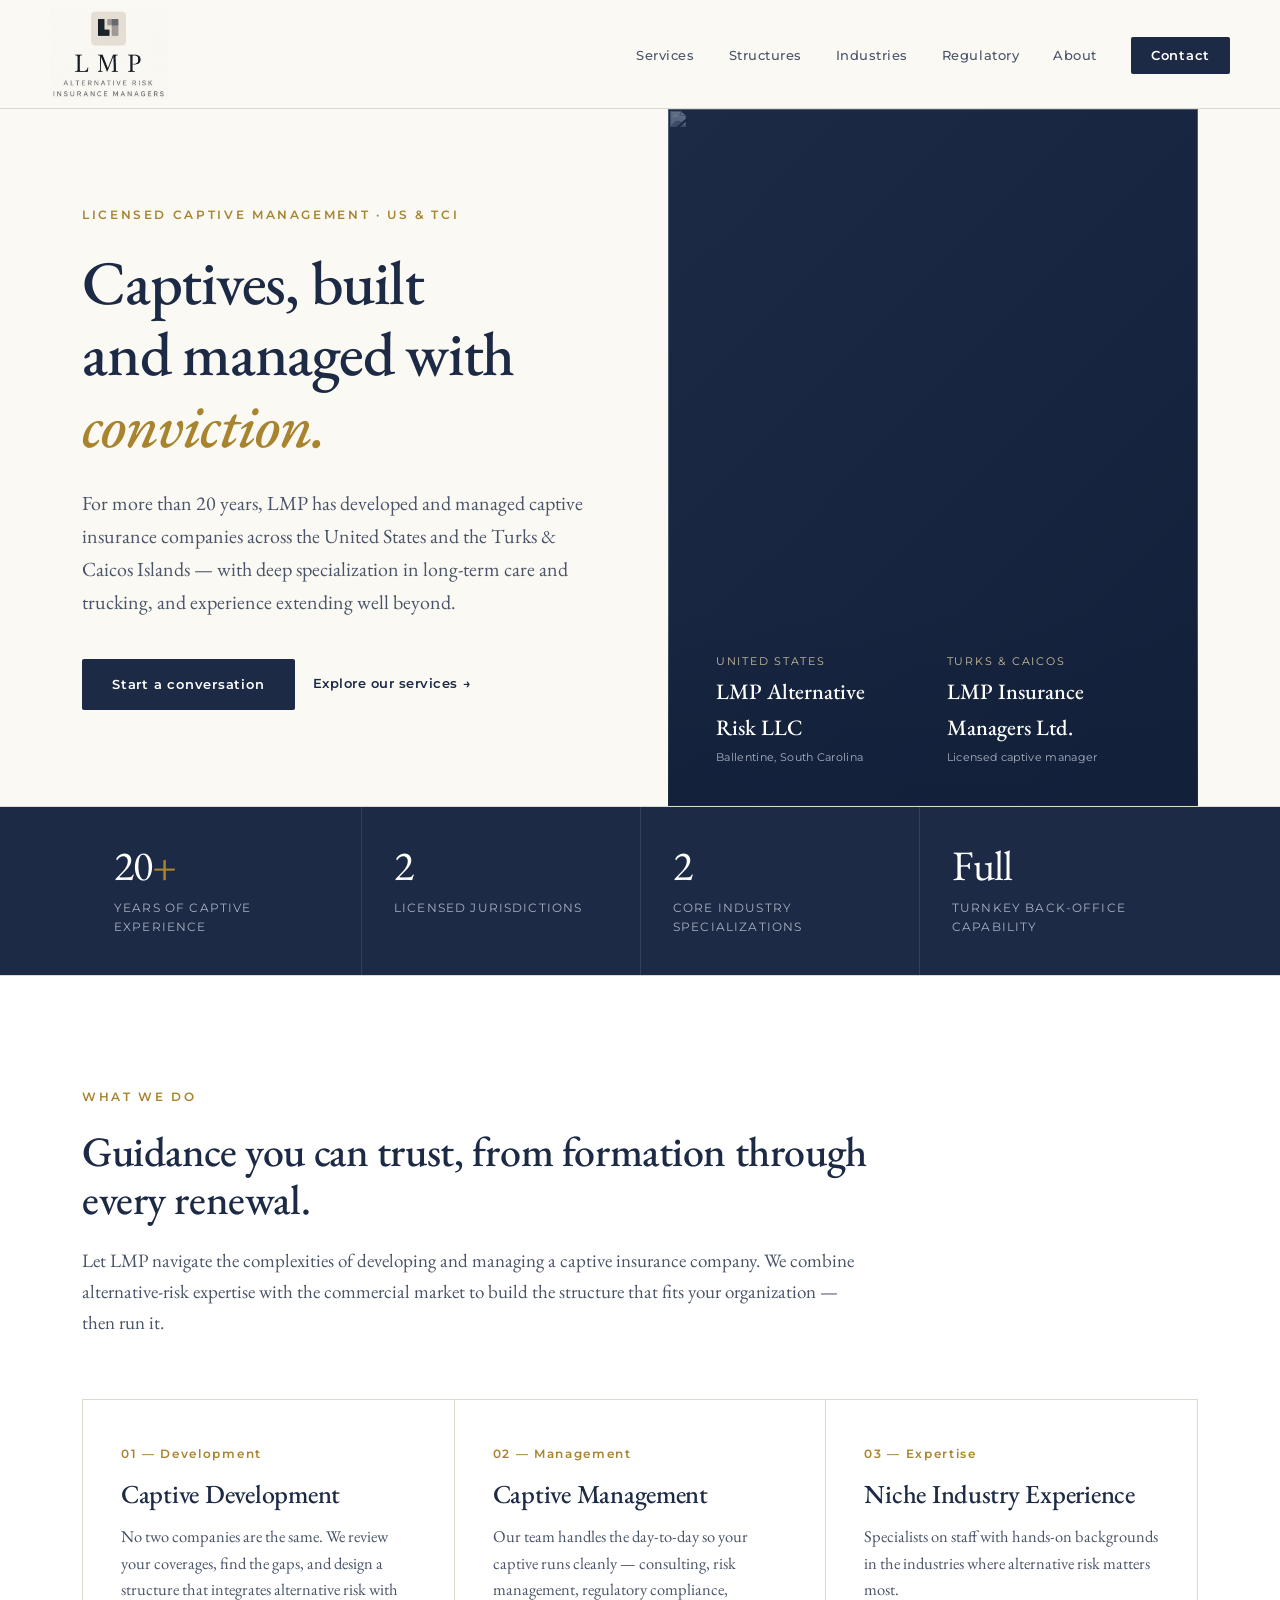
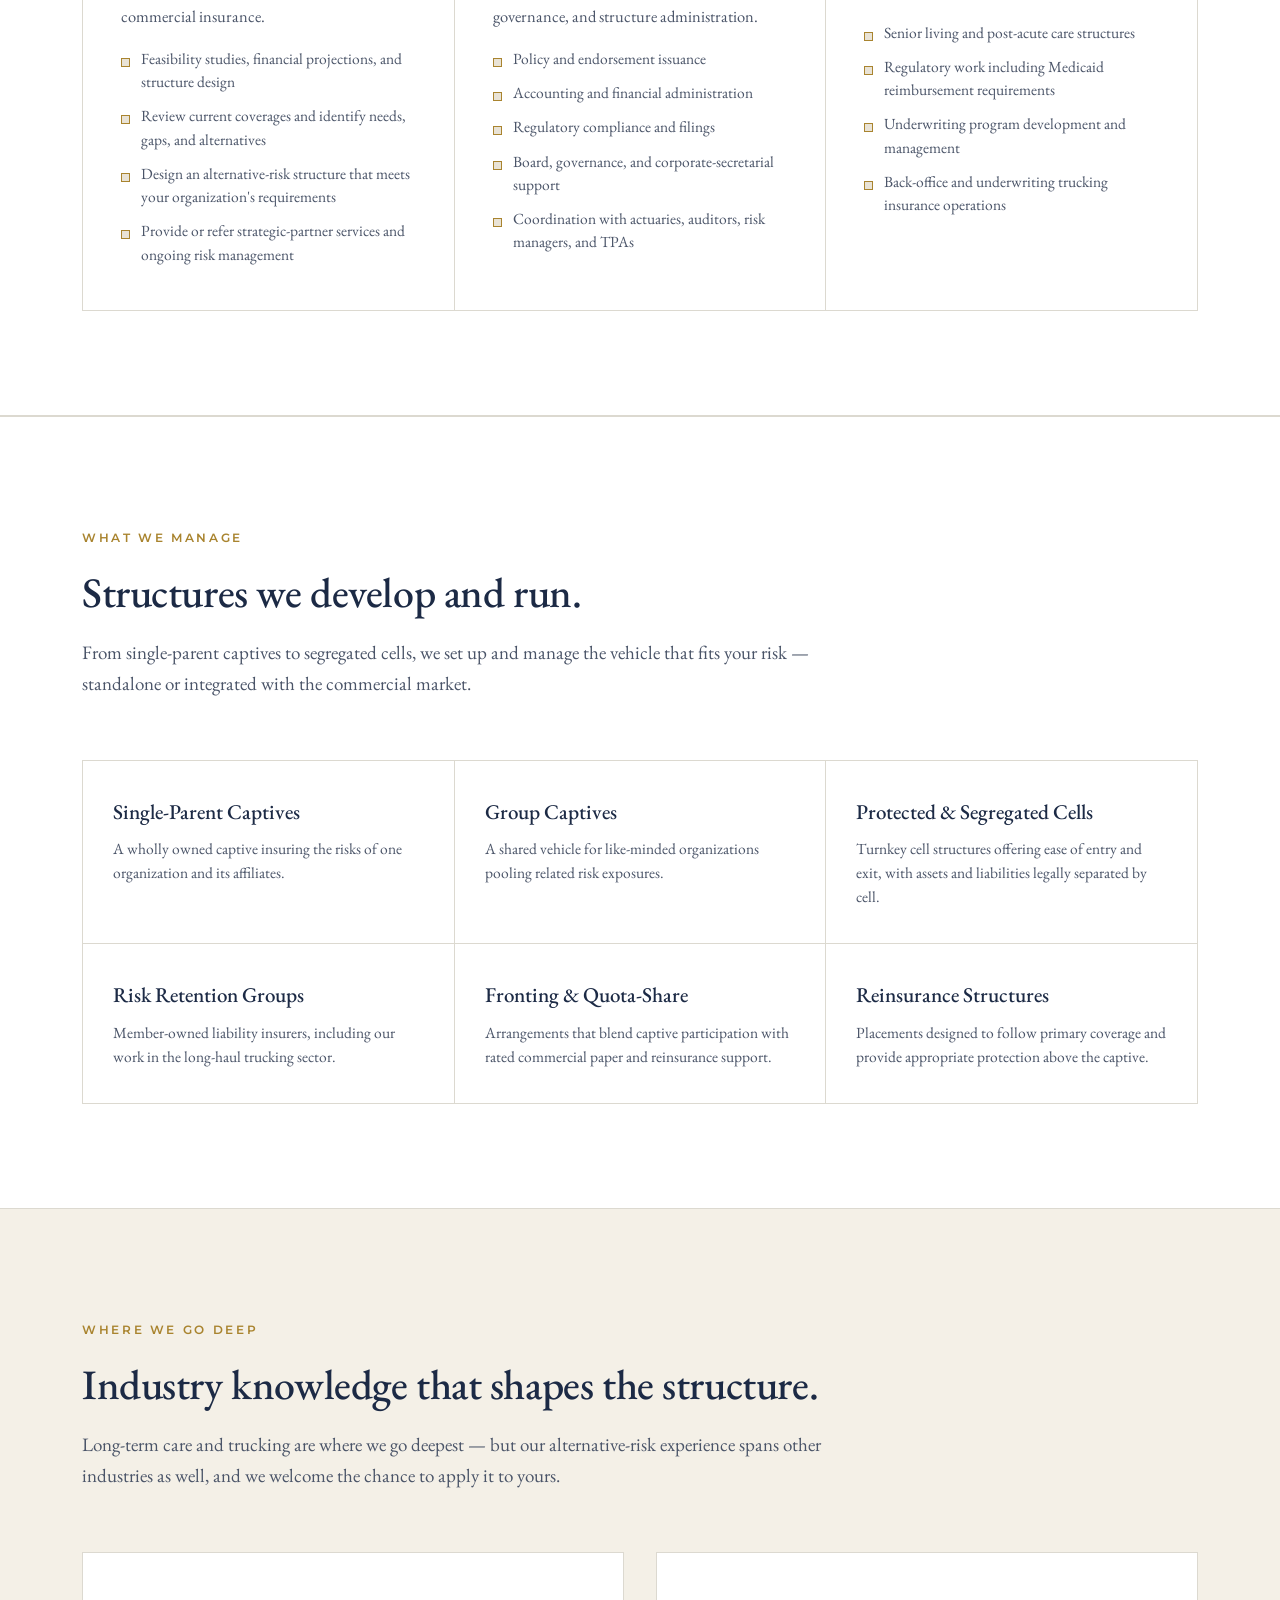
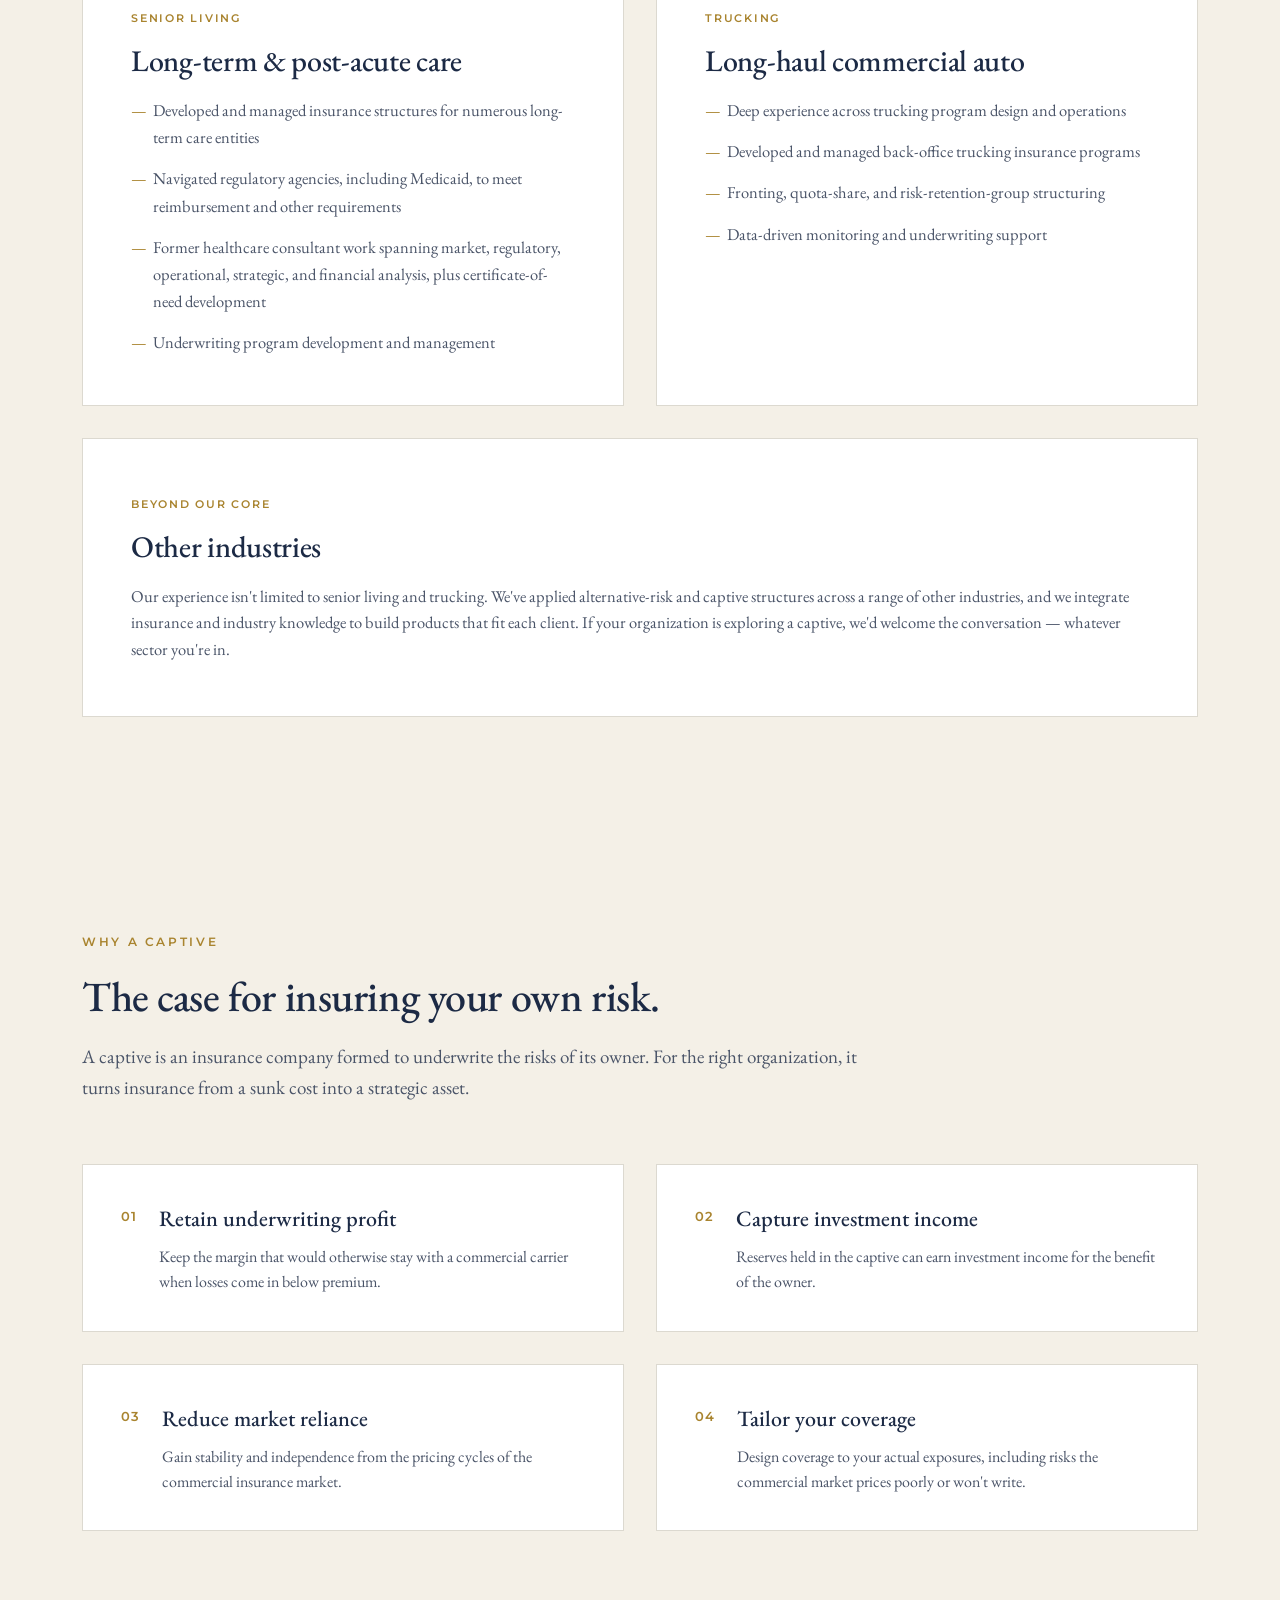
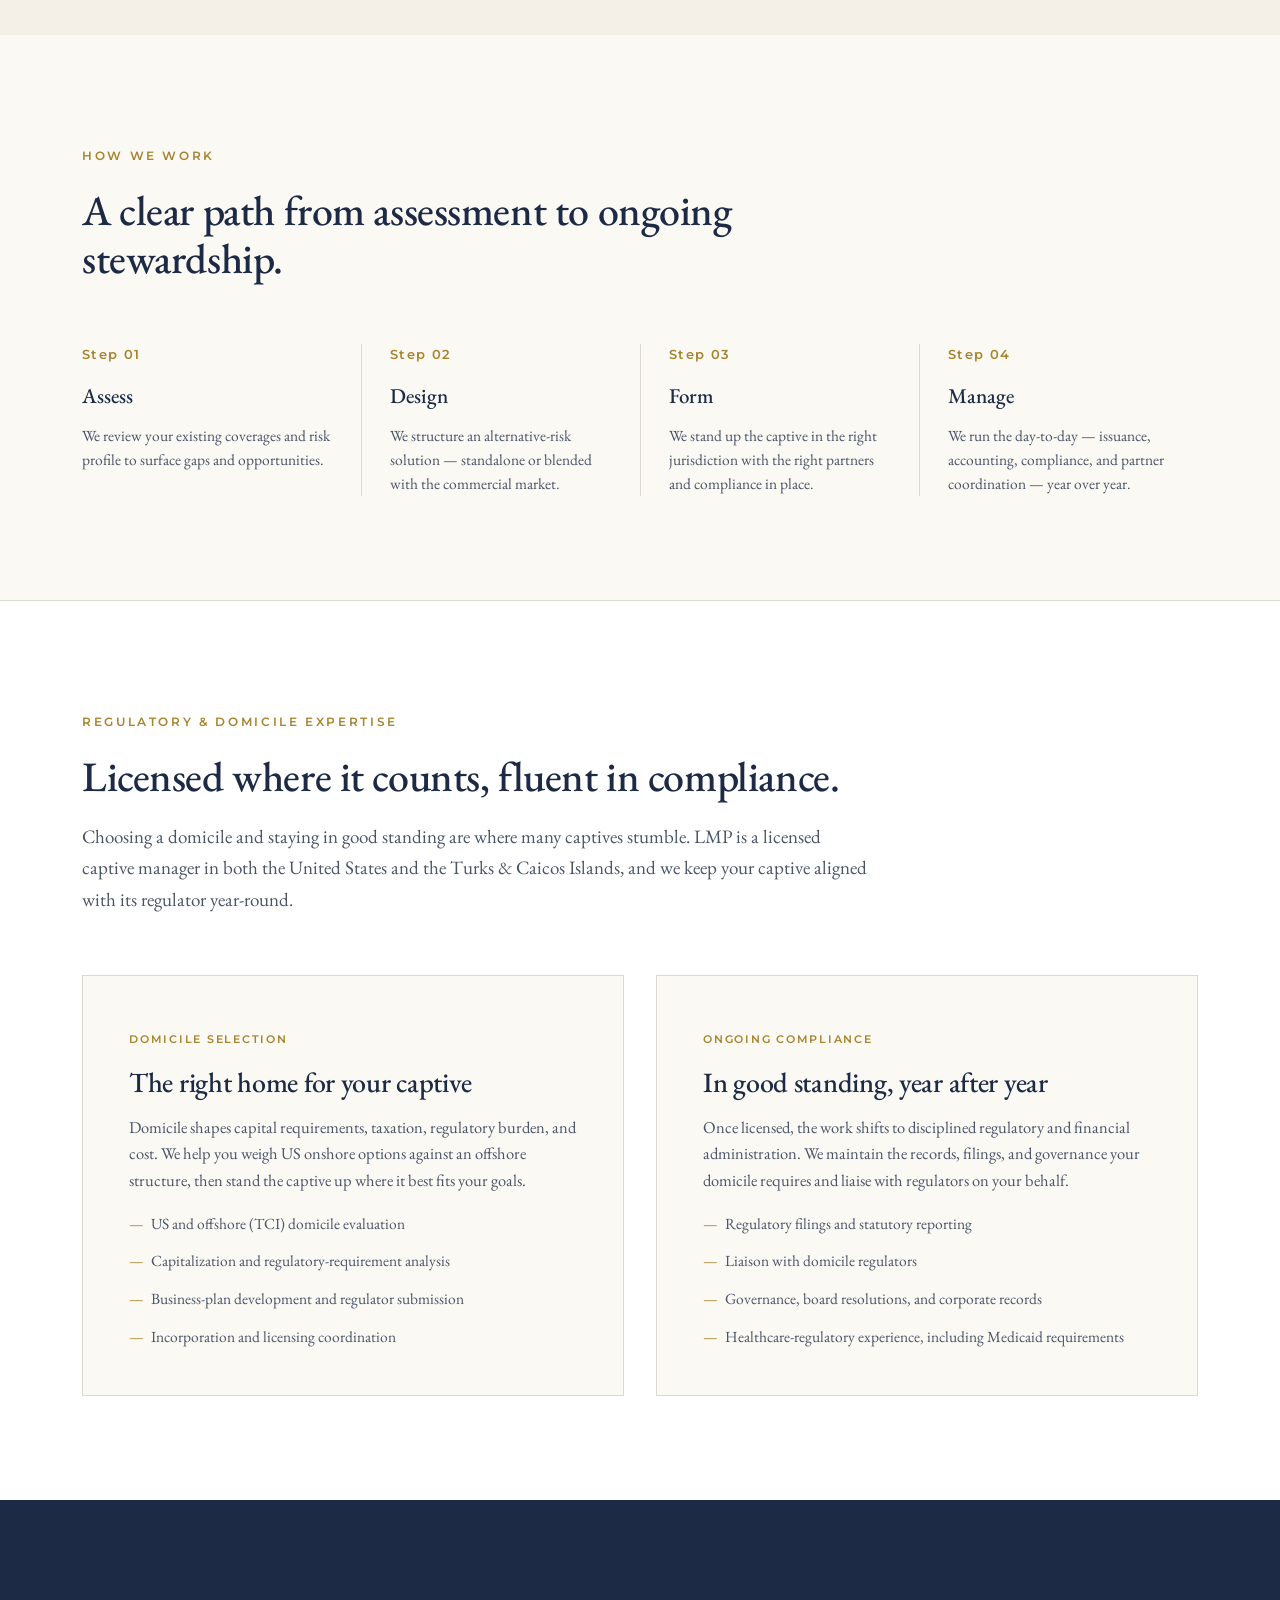
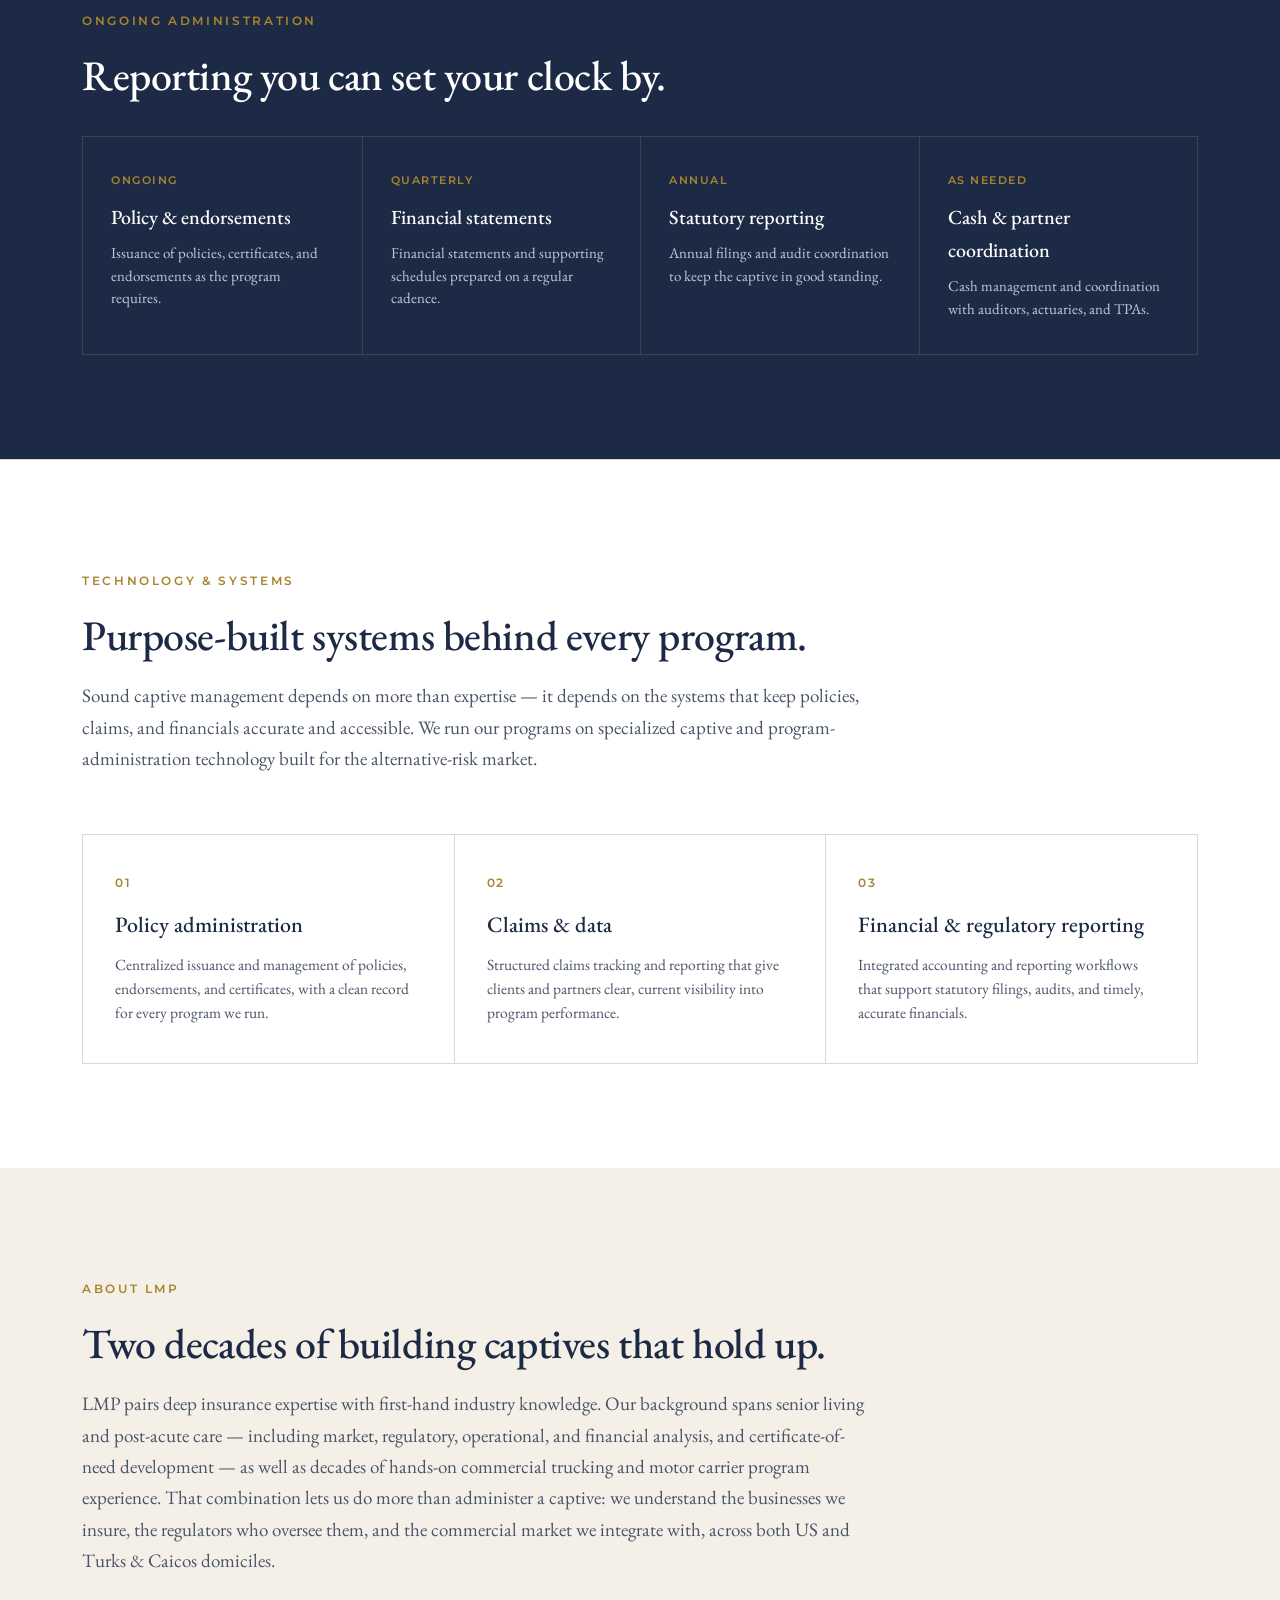
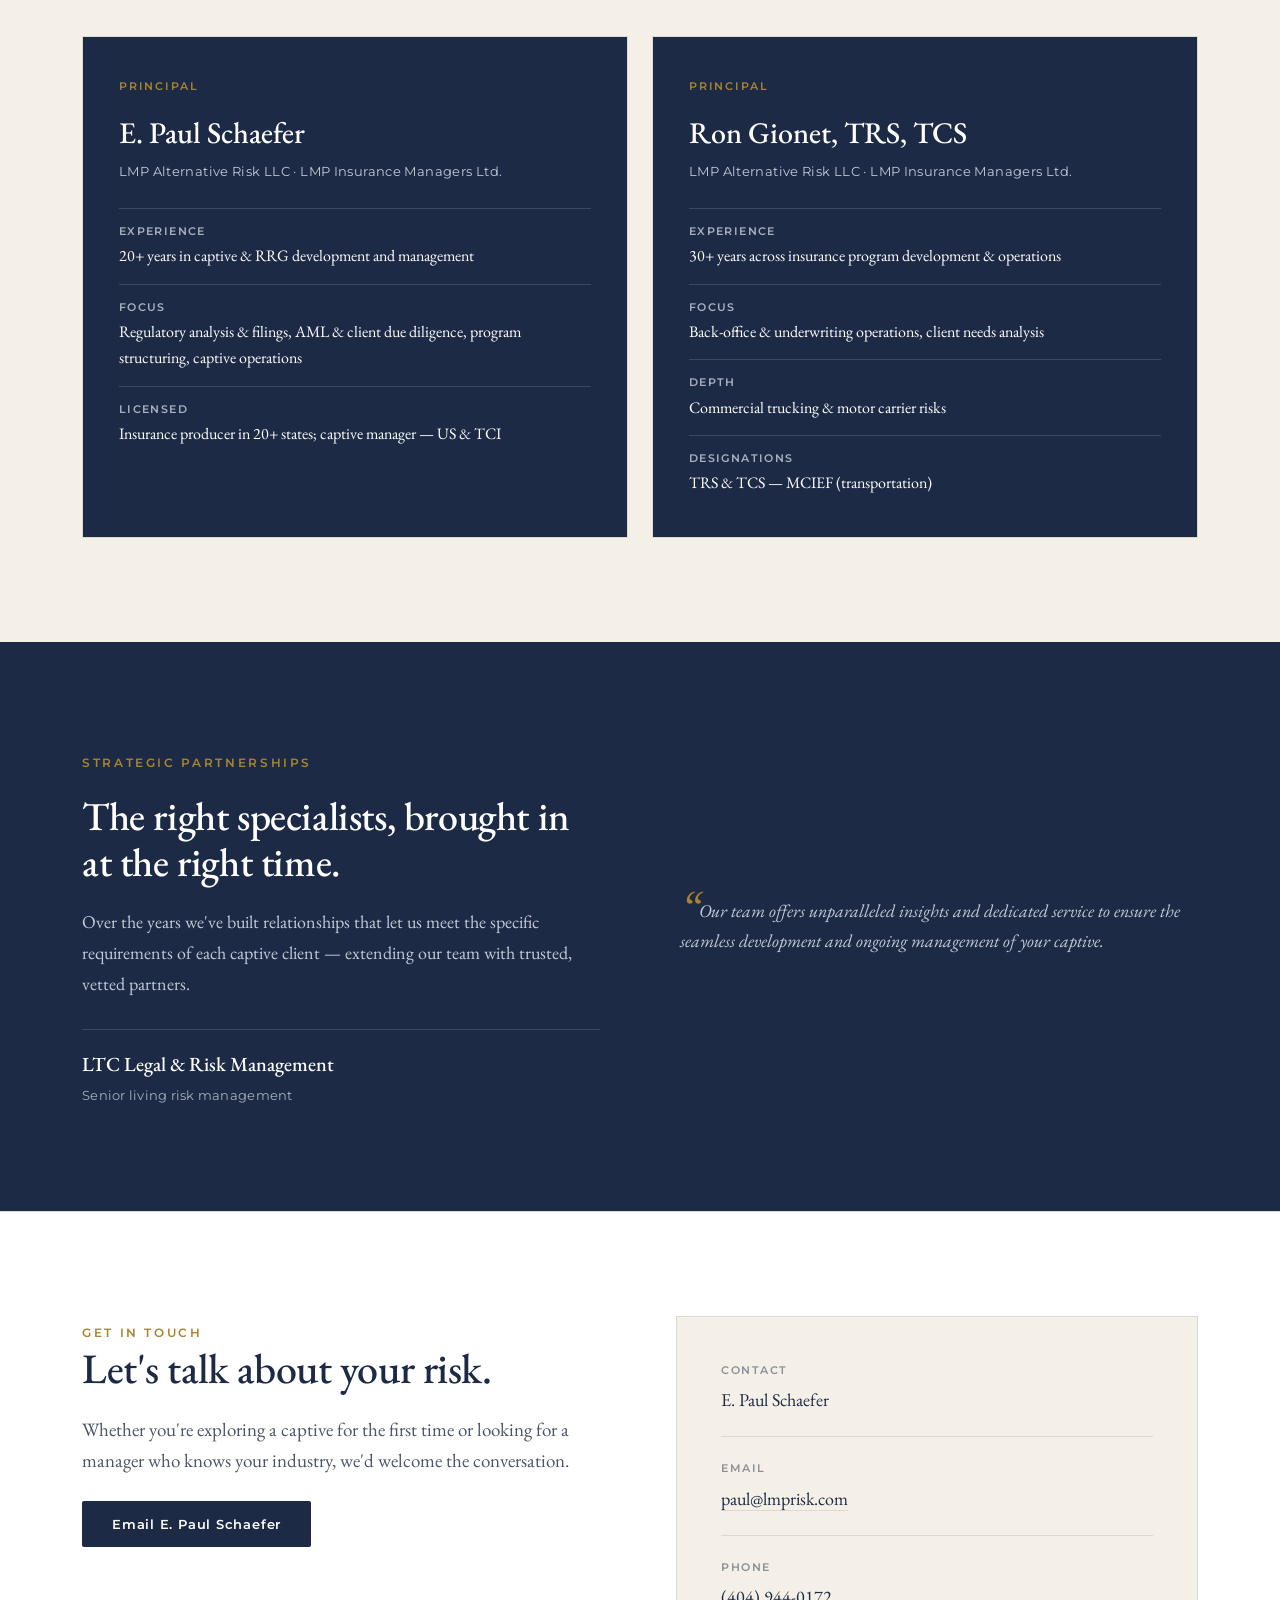
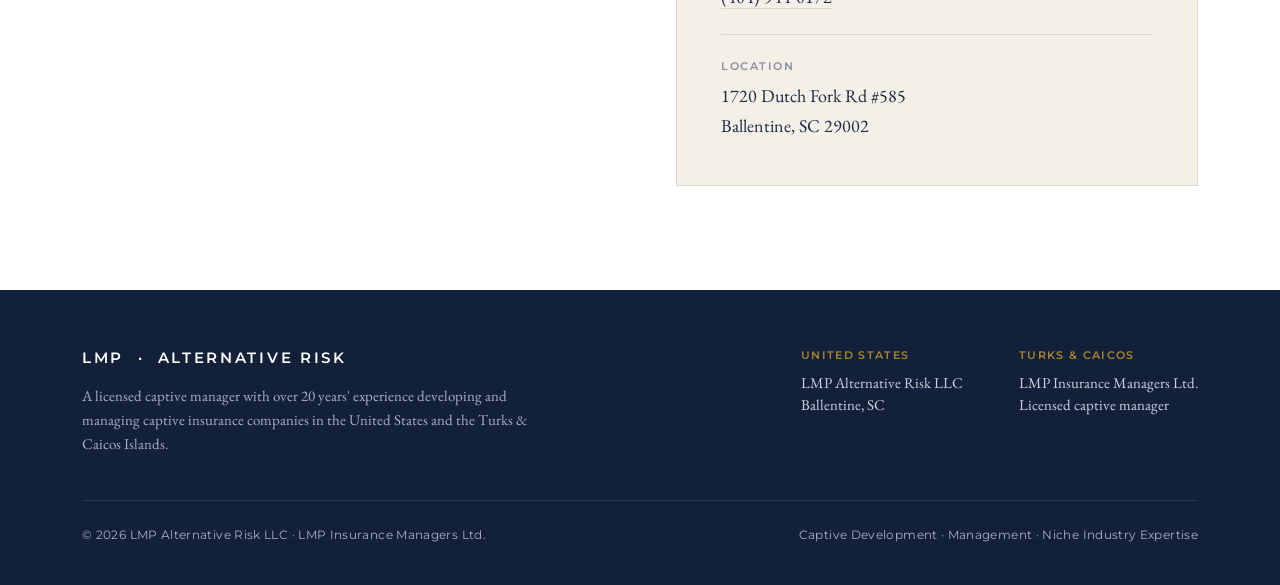
==== commit 72c101b6: "Add files via upload" ====
--- a/index.html
+++ b/index.html
@@ -14,17 +14,8 @@
 
 <header>
   <div class="wrap nav">
-    <a class="brand" href="#top" aria-label="LMP Alternative Risk home">
-      <span class="mark" aria-hidden="true">
-        <svg viewBox="0 0 24 24" fill="none">
-          <path d="M5 4v16h11" stroke="#1c2a45" stroke-width="2.4" stroke-linecap="square"/>
-          <path d="M14 4h5v5" stroke="#8a8f99" stroke-width="2.4" stroke-linecap="square"/>
-        </svg>
-      </span>
-      <span class="brand-text">
-        <span class="name">LMP</span>
-        <span class="sub">Alternative Risk</span>
-      </span>
+    <a class="brand" href="#top" aria-label="LMP Alternative Risk Insurance Managers home">
+      <img class="brand-logo" src="assets/lmp-logo.jpg" alt="LMP Alternative Risk Insurance Managers">
     </a>
     <nav aria-label="Primary">
       <ul id="primary-menu">
--- a/styles.css
+++ b/styles.css
@@ -40,19 +40,14 @@
     backdrop-filter:blur(10px);
     border-bottom:1px solid var(--line);
   }
-  .nav{display:flex;align-items:center;justify-content:space-between;height:78px}
-  .brand{display:flex;align-items:center;gap:14px;text-decoration:none}
-  .mark{
-    width:42px;height:42px;flex-shrink:0;
-    background:var(--tile);
-    border:1px solid var(--line);
-    display:grid;place-items:center;
-    position:relative;
-  }
-  .mark svg{width:24px;height:24px}
-  .brand-text{display:flex;flex-direction:column;line-height:1.1}
-  .brand-text .name{font-family:var(--sans);font-weight:600;letter-spacing:.18em;font-size:15px;color:var(--navy)}
-  .brand-text .sub{font-family:var(--sans);font-size:9.5px;letter-spacing:.16em;text-transform:uppercase;color:var(--gray);margin-top:2px}
+  .nav{display:flex;align-items:center;justify-content:space-between;min-height:108px;padding:8px 0}
+  .brand{display:flex;align-items:center;text-decoration:none;flex-shrink:0}
+  .brand-logo{
+    display:block;
+    width:118px;
+    height:auto;
+    mix-blend-mode:multiply;
+  }
   nav ul{display:flex;gap:34px;list-style:none;align-items:center}
   nav a{
     font-family:var(--sans);font-size:13px;letter-spacing:.04em;
@@ -264,6 +259,8 @@
   /* ---- Responsive ---- */
   @media(max-width:900px){
     body{font-size:17px}
+    .nav{min-height:92px}
+    .brand-logo{width:96px}
     nav ul{display:none}
     .menu-btn{display:block}
     .hero-inner{grid-template-columns:1fr}
